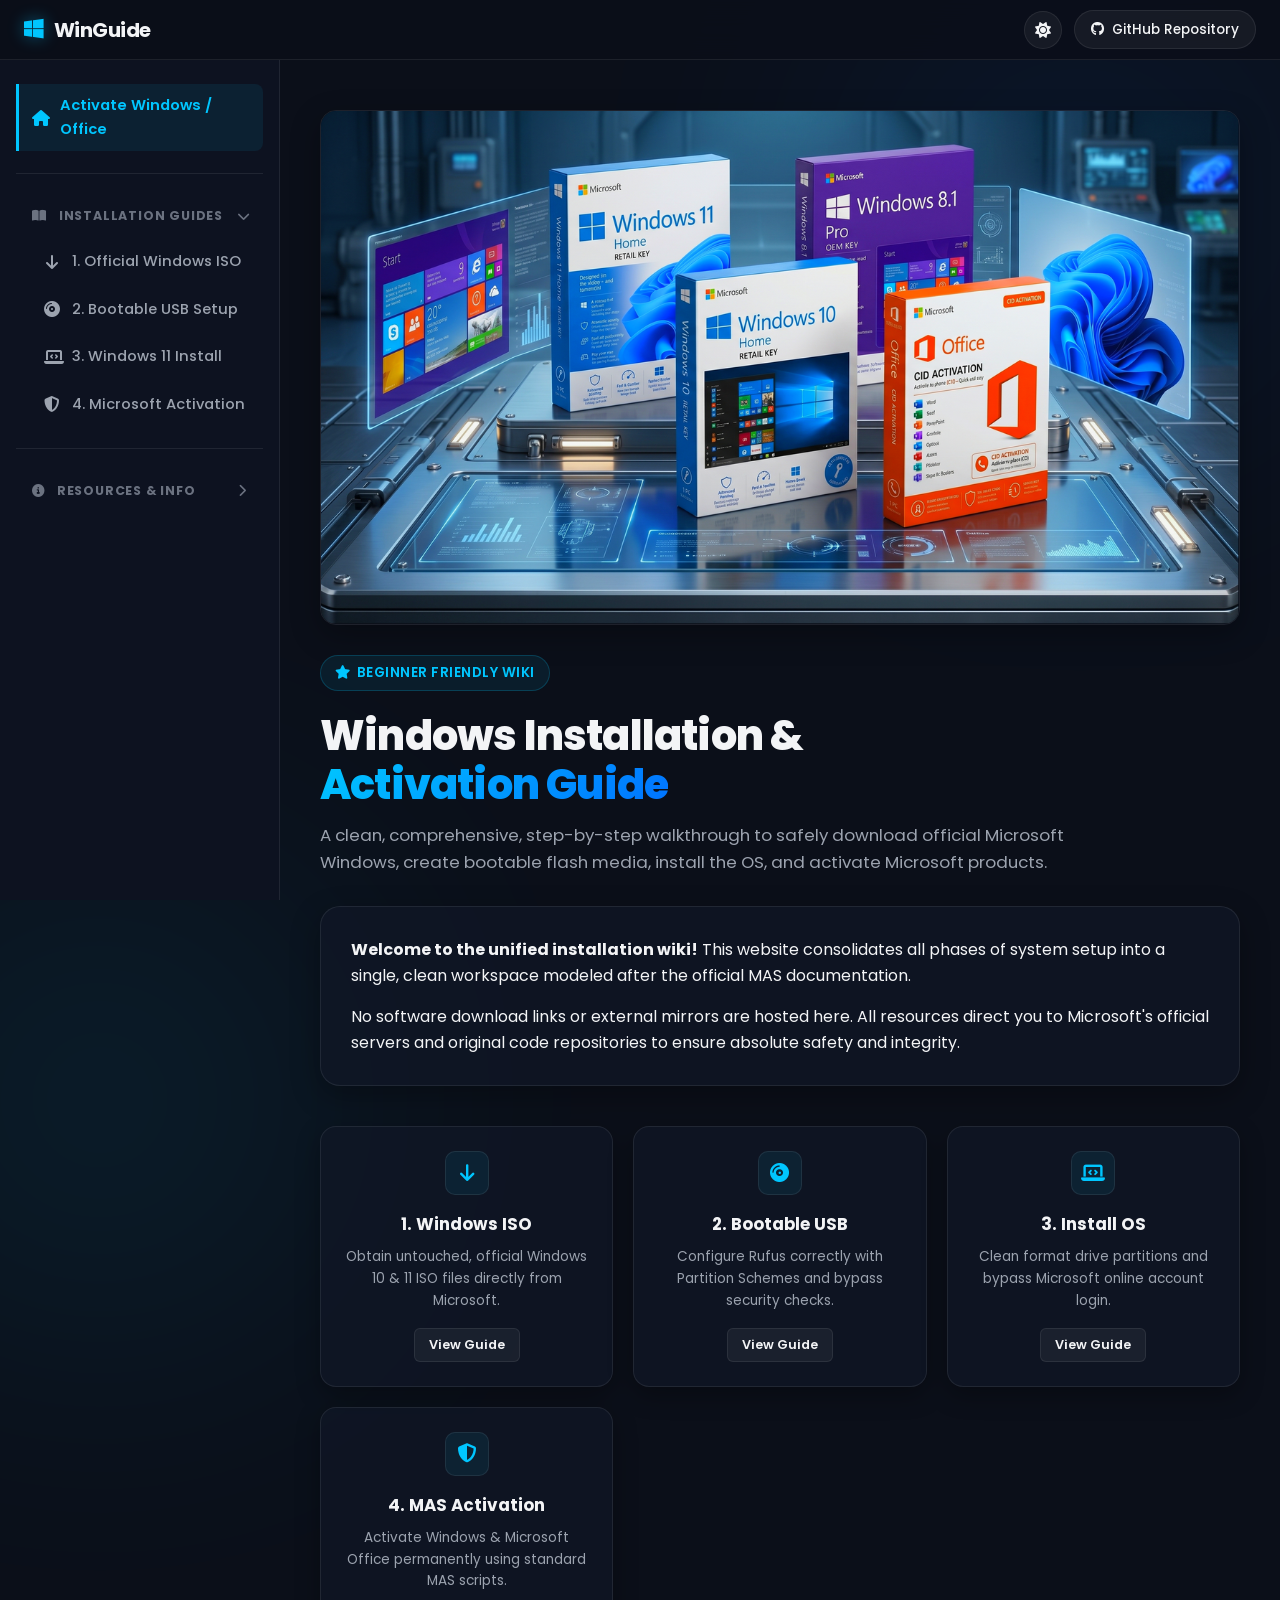
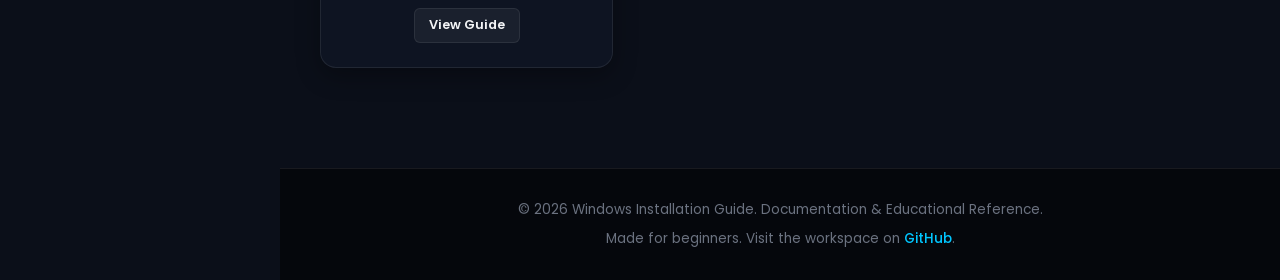
==== index.html @ 6439d191 "feat: combine installation guides into a unified dashboard wiki and add MAS Guide" ====
<!DOCTYPE html>
<html lang="en">
<head>
    <meta charset="UTF-8">
    <meta name="viewport" content="width=device-width, initial-scale=1.0">
    <title>Windows Installation & Activation Guide | Unified Wiki</title>
    <!-- Favicon -->
    <link rel="icon" type="image/svg+xml" href="data:image/svg+xml,%3Csvg xmlns='http://www.w3.org/2000/svg' viewBox='0 0 24 24'%3E%3Cpath fill='%230072ff' d='M12 2L2 5v6c0 5.5 4.5 10 10 11 5.5-1 10-5.5 10-11V5l-10-3z'/%3E%3Cpath fill='%2300c6ff' d='M10 15.5l-4-4 1.5-1.5L10 12.5l6.5-6.5 1.5 1.5-8 8z'/%3E%3C/svg%3E">
    <!-- Meta tags for SEO -->
    <meta name="description" content="A comprehensive, beginner-friendly step-by-step documentation guide to obtain official Windows ISOs, create bootable USB drives, install Windows 11, and perform MAS activation.">
    <meta name="keywords" content="Windows 11, Windows Installation, Rufus, Bootable USB, MAS, Activation Scripts, HWID, Ohook, KMS, Windows ISO">
    <meta name="author" content="Shariar-Ahamed">
    
    <!-- Google Fonts -->
    <link rel="preconnect" href="https://fonts.googleapis.com">
    <link rel="preconnect" href="https://fonts.gstatic.com" crossorigin>
    <link href="https://fonts.googleapis.com/css2?family=Poppins:wght@300;400;500;600;700;800&display=swap" rel="stylesheet">
    
    <!-- FontAwesome Icons -->
    <link rel="stylesheet" href="https://cdnjs.cloudflare.com/ajax/libs/font-awesome/6.4.0/css/all.min.css">
    
    <!-- Custom CSS -->
    <link rel="stylesheet" href="style.css">
</head>
<body>
    <!-- Background Glow Blobs -->
    <div class="glow-wrapper" aria-hidden="true">
        <div class="glow-blob blob-1"></div>
        <div class="glow-blob blob-2"></div>
    </div>

    <!-- Header Navigation -->
    <header class="main-header">
        <div class="header-container">
            <div class="header-left">
                <button class="menu-toggle-btn" onclick="toggleSidebar()" aria-label="Toggle Navigation Sidebar">
                    <i class="fas fa-bars"></i>
                </button>
                <a href="#home" class="logo-link">
                    <div class="logo">
                        <i class="fab fa-windows logo-icon"></i>
                        <span>WinGuide</span>
                    </div>
                </a>
            </div>
            <nav class="nav-links">
                <button class="theme-toggle-btn" id="theme-toggle" onclick="toggleTheme()" aria-label="Toggle theme">
                    <i class="fas fa-sun" id="theme-icon"></i>
                </button>
                <a href="https://github.com/Shariar-Ahamed/Windows-Installation-Guide" target="_blank" class="github-btn">
                    <i class="fab fa-github"></i> <span>GitHub Repository</span>
                </a>
            </nav>
        </div>
    </header>

    <!-- Mobile Sidebar Backdrop -->
    <div class="sidebar-backdrop" id="sidebar-backdrop" onclick="closeSidebar()" aria-hidden="true"></div>

    <!-- Left Navigation Sidebar -->
    <aside class="sidebar" id="sidebar">
        <ul class="sidebar-nav-list">
            <li class="sidebar-nav-item">
                <a href="#home" class="sidebar-nav-link active">
                    <i class="fas fa-home"></i> <span>Activate Windows / Office</span>
                </a>
            </li>
            
            <li class="sidebar-divider"></li>
            
            <!-- Category: Guides -->
            <li class="sidebar-nav-item category-item expanded">
                <div class="category-header" onclick="toggleCategory(this)">
                    <div class="category-header-left">
                        <i class="fas fa-book-open"></i> <span>Installation Guides</span>
                    </div>
                    <i class="fas fa-chevron-right category-caret" style="transform: rotate(90deg);"></i>
                </div>
                <ul class="category-content">
                    <li>
                        <a href="#iso" class="sidebar-nav-link">
                            <i class="fas fa-arrow-down"></i> <span>1. Official Windows ISO</span>
                        </a>
                    </li>
                    <li>
                        <a href="#usb" class="sidebar-nav-link">
                            <i class="fas fa-compact-disc"></i> <span>2. Bootable USB Setup</span>
                        </a>
                    </li>
                    <li>
                        <a href="#install" class="sidebar-nav-link">
                            <i class="fas fa-laptop-code"></i> <span>3. Windows 11 Install</span>
                        </a>
                    </li>
                    <li>
                        <a href="#activation" class="sidebar-nav-link">
                            <i class="fas fa-shield-alt"></i> <span>4. Microsoft Activation</span>
                        </a>
                    </li>
                </ul>
            </li>

            <li class="sidebar-divider"></li>
            
            <!-- Category: Support -->
            <li class="sidebar-nav-item category-item">
                <div class="category-header" onclick="toggleCategory(this)">
                    <div class="category-header-left">
                        <i class="fas fa-info-circle"></i> <span>Resources & Info</span>
                    </div>
                    <i class="fas fa-chevron-right category-caret"></i>
                </div>
                <ul class="category-content">
                    <li>
                        <a href="https://github.com/massgravel/Microsoft-Activation-Scripts" target="_blank" class="sidebar-nav-link">
                            <i class="fab fa-github"></i> <span>MAS GitHub</span>
                        </a>
                    </li>
                    <li>
                        <a href="https://github.com/Shariar-Ahamed" target="_blank" class="sidebar-nav-link">
                            <i class="fas fa-user-edit"></i> <span>Author Profile</span>
                        </a>
                    </li>
                </ul>
            </li>
        </ul>
    </aside>

    <!-- Main Content Panel -->
    <div class="main-wrapper">
        <main class="content-area" id="content-area">

            <!-- ==========================================================================
                 SECTION: HOME / WELCOME DASHBOARD
                 ========================================================================== -->
            <section id="home" class="content-section active">
                <div class="home-banner-wrapper" style="margin-bottom: 30px; border-radius: 16px; overflow: hidden; border: 1px solid var(--border-color); box-shadow: 0 10px 30px var(--shadow-card);">
                    <img src="01-Windows-ISO/Picture-1.png" alt="Windows Installation & Activation Banner" style="width: 100%; height: auto; display: block;">
                </div>
                <span class="badge"><i class="fas fa-star"></i> Beginner Friendly Wiki</span>
                <h1 class="page-title">Windows Installation & <br><span class="gradient-text">Activation Guide</span></h1>
                <p class="page-subtitle">
                    A clean, comprehensive, step-by-step walkthrough to safely download official Microsoft Windows, create bootable flash media, install the OS, and activate Microsoft products.
                </p>

                <div class="intro-banner">
                    <p><strong>Welcome to the unified installation wiki!</strong> This website consolidates all phases of system setup into a single, clean workspace modeled after the official MAS documentation.</p>
                    <p>No software download links or external mirrors are hosted here. All resources direct you to Microsoft's official servers and original code repositories to ensure absolute safety and integrity.</p>
                </div>

                <div class="welcome-grid">
                    <!-- Step 1 -->
                    <div class="welcome-card">
                        <div class="welcome-card-icon"><i class="fas fa-arrow-down"></i></div>
                        <h3>1. Windows ISO</h3>
                        <p>Obtain untouched, official Windows 10 & 11 ISO files directly from Microsoft.</p>
                        <a href="#iso" class="btn btn-secondary btn-sm">View Guide</a>
                    </div>
                    <!-- Step 2 -->
                    <div class="welcome-card">
                        <div class="welcome-card-icon"><i class="fas fa-compact-disc"></i></div>
                        <h3>2. Bootable USB</h3>
                        <p>Configure Rufus correctly with Partition Schemes and bypass security checks.</p>
                        <a href="#usb" class="btn btn-secondary btn-sm">View Guide</a>
                    </div>
                    <!-- Step 3 -->
                    <div class="welcome-card">
                        <div class="welcome-card-icon"><i class="fas fa-laptop-code"></i></div>
                        <h3>3. Install OS</h3>
                        <p>Clean format drive partitions and bypass Microsoft online account login.</p>
                        <a href="#install" class="btn btn-secondary btn-sm">View Guide</a>
                    </div>
                    <!-- Step 4 -->
                    <div class="welcome-card">
                        <div class="welcome-card-icon"><i class="fas fa-shield-alt"></i></div>
                        <h3>4. MAS Activation</h3>
                        <p>Activate Windows & Microsoft Office permanently using standard MAS scripts.</p>
                        <a href="#activation" class="btn btn-secondary btn-sm">View Guide</a>
                    </div>
                </div>
            </section>

            <!-- ==========================================================================
                 SECTION: WINDOWS ISO DOWNLOAD GUIDE
                 ========================================================================== -->
            <section id="iso" class="content-section">
                <span class="badge"><i class="fas fa-arrow-down"></i> Step 1 of Guide</span>
                <h1 class="page-title">Official Windows ISO <br><span class="gradient-text">Download Guide</span></h1>
                <p class="page-subtitle">A step-by-step walkthrough to safely obtain untouched Windows 10 and Windows 11 ISO files directly from Microsoft's servers.</p>

                <!-- OS Switcher Tab -->
                <div class="os-switcher-card">
                    <div class="os-switcher-info">
                        <h3>Select Windows Version</h3>
                        <p>Toggle to see download instructions for Windows 10 or Windows 11.</p>
                    </div>
                    <div class="tabs-container">
                        <button class="tab-btn active iso-tab" id="iso-tab-win10" onclick="switchOS('iso', 'win10')">Windows 10</button>
                        <button class="tab-btn iso-tab" id="iso-tab-win11" onclick="switchOS('iso', 'win11')">Windows 11</button>
                    </div>
                </div>

                <!-- Windows 10 Content -->
                <div id="iso-win10-content">
                    <!-- Windows 10 Download Banner -->
                    <div class="download-banner">
                        <span class="banner-title"><i class="fab fa-windows"></i> Download Official Windows 10 Media Creation Tool</span>
                        <a href="https://www.microsoft.com/en-us/software-download/windows10" target="_blank" class="btn btn-primary btn-sm"><i class="fas fa-download"></i> Official Microsoft Download Page</a>
                    </div>

                    <div class="steps-timeline">
                        <!-- Step 1 -->
                        <div class="step-card">
                            <div class="step-badge">Step 1</div>
                            <div class="step-content">
                                <h3 class="step-title">Create Windows 10 Installation Media Download</h3>
                                <p class="step-text">To get started, you will first need to have a license to install Windows 10. You can then download and run the media creation tool. For more information on how to use the tool, see the instructions below.</p>
                                <div class="window-mock">
                                    <div class="window-header">
                                        <span class="dot dot-red"></span>
                                        <span class="dot dot-yellow"></span>
                                        <span class="dot dot-green"></span>
                                        <span class="window-title-text">Microsoft Download Portal</span>
                                    </div>
                                    <div class="window-body">
                                        <img src="https://i.postimg.cc/jdy6XFL5/image.png" alt="Create Windows 10 installation media download option" class="step-image" loading="lazy">
                                    </div>
                                </div>
                            </div>
                        </div>

                        <!-- Step 2 -->
                        <div class="step-card">
                            <div class="step-badge">Step 2</div>
                            <div class="step-content">
                                <h3 class="step-title">Run MediaCreationTool as Administrator</h3>
                                <p class="step-text">Go to the folder where your downloaded file is located, right-click, and run the <strong>MediaCreationTool</strong> executable. If the <strong>User Account Control (UAC)</strong> window appears, click <strong>"Yes"</strong> to allow the tool to start.</p>
                                <div class="window-mock">
                                    <div class="window-header">
                                        <span class="dot dot-red"></span>
                                        <span class="dot dot-yellow"></span>
                                        <span class="dot dot-green"></span>
                                        <span class="window-title-text">Media Creation Tool Launcher</span>
                                    </div>
                                    <div class="window-body">
                                        <img src="https://i.postimg.cc/xTmRYmpc/Screenshot-2026-05-22-070928.png" alt="Run MediaCreationTool as administrator" class="step-image" loading="lazy">
                                    </div>
                                </div>
                            </div>
                        </div>

                        <!-- Step 3 -->
                        <div class="step-card">
                            <div class="step-badge">Step 3</div>
                            <div class="step-content">
                                <h3 class="step-title">Accept License Terms</h3>
                                <p class="step-text">The wizard will load the setup configurations. Carefully read the applicable notices and license terms, then click <strong>"Accept"</strong> to proceed.</p>
                                <div class="window-mock">
                                    <div class="window-header">
                                        <span class="dot dot-red"></span>
                                        <span class="dot dot-yellow"></span>
                                        <span class="dot dot-green"></span>
                                        <span class="window-title-text">Windows 10 Setup - License Terms</span>
                                    </div>
                                    <div class="window-body">
                                        <img src="https://i.postimg.cc/2jJcr202/Iso-1.png" alt="Applicable notices and license terms" class="step-image" loading="lazy">
                                    </div>
                                </div>
                            </div>
                        </div>

                        <!-- Step 4 -->
                        <div class="step-card">
                            <div class="step-badge">Step 4</div>
                            <div class="step-content">
                                <h3 class="step-title">Choose What You Want to Do</h3>
                                <p class="step-text">Select the option <strong>"Create installation media (USB flash drive, DVD, or ISO file) for another PC"</strong>. Do NOT choose "Upgrade this PC now" if you want a clean ISO file for bootable media. Click <strong>"Next"</strong>.</p>
                                <div class="window-mock">
                                    <div class="window-header">
                                        <span class="dot dot-red"></span>
                                        <span class="dot dot-yellow"></span>
                                        <span class="dot dot-green"></span>
                                        <span class="window-title-text">Windows 10 Setup - Options</span>
                                    </div>
                                    <div class="window-body">
                                        <img src="https://i.postimg.cc/BvVYbpqG/Iso-2.png" alt="Create installation media for another PC" class="step-image" loading="lazy">
                                    </div>
                                </div>
                            </div>
                        </div>

                        <!-- Step 5 -->
                        <div class="step-card">
                            <div class="step-badge">Step 5</div>
                            <div class="step-content">
                                <h3 class="step-title">Select Language, Architecture & Edition</h3>
                                <p class="step-text">Choose your preferred <strong>Language</strong>, <strong>Windows Edition</strong>, and <strong>Architecture</strong> (usually 64-bit (x64) is highly recommended for modern computers). After confirming, click <strong>"Next"</strong>.</p>
                                <div class="window-mock">
                                    <div class="window-header">
                                        <span class="dot dot-red"></span>
                                        <span class="dot dot-yellow"></span>
                                        <span class="dot dot-green"></span>
                                        <span class="window-title-text">Windows 10 Setup - Language & Architecture</span>
                                    </div>
                                    <div class="window-body">
                                        <img src="https://i.postimg.cc/7L0GJY4b/Iso-3.png" alt="Select language architecture and edition" class="step-image" loading="lazy">
                                    </div>
                                </div>
                            </div>
                        </div>

                        <!-- Step 6 -->
                        <div class="step-card">
                            <div class="step-badge">Step 6</div>
                            <div class="step-content">
                                <h3 class="step-title">Choose Which Media to Use</h3>
                                <p class="step-text">Choose <strong>"ISO file"</strong> as your media option and click <strong>"Next"</strong>. This downloads the official file containing the operating system, which you can burn to a USB later using Rufus or Ventoy.</p>
                                <div class="step-alert warning">
                                    <i class="fas fa-exclamation-triangle"></i>
                                    <span>Note: If you were creating a direct bootable USB via this tool, it would erase the USB data. But by choosing "ISO file", nothing is erased on your storage devices yet.</span>
                                </div>
                                <div class="window-mock">
                                    <div class="window-header">
                                        <span class="dot dot-red"></span>
                                        <span class="dot dot-yellow"></span>
                                        <span class="dot dot-green"></span>
                                        <span class="window-title-text">Windows 10 Setup - Select Media</span>
                                    </div>
                                    <div class="window-body">
                                        <img src="https://i.postimg.cc/Hs8pkvHR/Iso-4.png" alt="Choose ISO file" class="step-image" loading="lazy">
                                    </div>
                                </div>
                            </div>
                        </div>

                        <!-- Step 7 -->
                        <div class="step-card">
                            <div class="step-badge">Step 7</div>
                            <div class="step-content">
                                <h3 class="step-title">Choose Download Folder</h3>
                                <p class="step-text">A file explorer window will open. Select the folder (e.g. Downloads or Desktop) where you wish to save the Windows 10 ISO image, name the file, and click <strong>"Save"</strong>.</p>
                                <div class="window-mock">
                                    <div class="window-header">
                                        <span class="dot dot-red"></span>
                                        <span class="dot dot-yellow"></span>
                                        <span class="dot dot-green"></span>
                                        <span class="window-title-text">Windows 10 Setup - Save Path</span>
                                    </div>
                                    <div class="window-body">
                                        <img src="https://i.postimg.cc/Dy82zqtx/Iso-5.png" alt="Select ISO download folder" class="step-image" loading="lazy">
                                    </div>
                                </div>
                            </div>
                        </div>

                        <!-- Step 8 -->
                        <div class="step-card">
                            <div class="step-badge">Step 8</div>
                            <div class="step-content">
                                <h3 class="step-title">Downloading Windows ISO File</h3>
                                <p class="step-text">The tool will begin downloading the Windows 10 ISO file. This process may take some time depending on your internet connection speed. You can continue using your PC while the download runs in the background.</p>
                                <div class="window-mock">
                                    <div class="window-header">
                                        <span class="dot dot-red"></span>
                                        <span class="dot dot-yellow"></span>
                                        <span class="dot dot-green"></span>
                                        <span class="window-title-text">Windows 10 Setup - Download Progress</span>
                                    </div>
                                    <div class="window-body">
                                        <img src="https://i.postimg.cc/Qd7ShySs/Iso-6.png" alt="Downloading Windows 10 ISO" class="step-image" loading="lazy">
                                    </div>
                                </div>
                            </div>
                        </div>

                        <!-- Step 9 -->
                        <div class="step-card">
                            <div class="step-badge">Step 9</div>
                            <div class="step-content">
                                <h3 class="step-title">Finish the Process</h3>
                                <p class="step-text">Once the download is finished and the tool verifies the files, click <strong>"Finish"</strong> to close the Media Creation Tool safely.</p>
                                <div class="window-mock">
                                    <div class="window-header">
                                        <span class="dot dot-red"></span>
                                        <span class="dot dot-yellow"></span>
                                        <span class="dot dot-green"></span>
                                        <span class="window-title-text">Windows 10 Setup - Verification Complete</span>
                                    </div>
                                    <div class="window-body">
                                        <img src="https://i.postimg.cc/xTpTns8x/Iso-7.png" alt="Completed ISO file download" class="step-image" loading="lazy">
                                    </div>
                                </div>
                            </div>
                        </div>

                        <!-- Step 10 -->
                        <div class="step-card">
                            <div class="step-badge">Step 10</div>
                            <div class="step-content">
                                <h3 class="step-title">Verify ISO File Download</h3>
                                <p class="step-text">Open the target directory to verify that the <strong>Windows.iso</strong> file has been created successfully. Verify the size of the file (typically between 4GB and 6GB).</p>
                                <div class="window-mock">
                                    <div class="window-header">
                                        <span class="dot dot-red"></span>
                                        <span class="dot dot-yellow"></span>
                                        <span class="dot dot-green"></span>
                                        <span class="window-title-text">File Explorer - ISO Verified</span>
                                    </div>
                                    <div class="window-body">
                                        <img src="https://i.postimg.cc/3x26nRsk/Iso-8.png" alt="ISO file downloaded successfully" class="step-image" loading="lazy">
                                    </div>
                                </div>
                            </div>
                        </div>
                    </div>
                </div>

                <!-- Windows 11 Content -->
                <div id="iso-win11-content" style="display: none;">
                    <!-- Windows 11 Download Banner -->
                    <div class="download-banner">
                        <span class="banner-title"><i class="fab fa-windows" style="color: #0078d4;"></i> Download Windows 11 Disk Image (ISO) Directly</span>
                        <a href="https://www.microsoft.com/en-us/software-download/windows11" target="_blank" class="btn btn-primary btn-sm win11-bg"><i class="fas fa-download"></i> Official Microsoft Download Page</a>
                    </div>

                    <div class="steps-timeline">
                        <!-- Step 1 -->
                        <div class="step-card">
                            <div class="step-badge">Step 1</div>
                            <div class="step-content">
                                <h3 class="step-title">Select Windows 11 Multi-Edition ISO</h3>
                                <p class="step-text">On the Microsoft Windows 11 download page, scroll down to the section titled <strong>"Download Windows 11 Disk Image (ISO) for x64 Devices"</strong>. In the dropdown menu, select <strong>"Windows 11 (multi-edition ISO for x64 devices)"</strong>, then click <strong>"Download Now"</strong>.</p>
                                <div class="window-mock">
                                    <div class="window-header">
                                        <span class="dot dot-red"></span>
                                        <span class="dot dot-yellow"></span>
                                        <span class="dot dot-green"></span>
                                        <span class="window-title-text">Microsoft Edge - Choose Windows 11 ISO</span>
                                    </div>
                                    <div class="window-body">
                                        <img src="https://i.postimg.cc/kgSyJCBz/win-11-1.png" alt="Select Windows 11 and Confirm" class="step-image" loading="lazy">
                                    </div>
                                </div>
                            </div>
                        </div>

                        <!-- Step 2 -->
                        <div class="step-card">
                            <div class="step-badge">Step 2</div>
                            <div class="step-content">
                                <h3 class="step-title">Select Product Language</h3>
                                <p class="step-text">A new section will appear asking to select the product language. Choose your preferred language (e.g., <strong>English (United States)</strong> or <strong>English International</strong>) and click <strong>"Confirm"</strong>.</p>
                                <div class="window-mock">
                                    <div class="window-header">
                                        <span class="dot dot-red"></span>
                                        <span class="dot dot-yellow"></span>
                                        <span class="dot dot-green"></span>
                                        <span class="window-title-text">Microsoft Edge - Language Selection</span>
                                    </div>
                                    <div class="window-body">
                                        <img src="https://i.postimg.cc/kgNtYgVb/win-11-2.png" alt="Select Windows 11 product language" class="step-image" loading="lazy">
                                    </div>
                                </div>
                            </div>
                        </div>

                        <!-- Step 3 -->
                        <div class="step-card">
                            <div class="step-badge">Step 3</div>
                            <div class="step-content">
                                <h3 class="step-title">Download Windows 11 ISO File</h3>
                                <p class="step-text">A download link will be generated (valid for 24 hours). Click on the <strong>"64-bit Download"</strong> button to start downloading the Windows 11 ISO image file directly through your web browser.</p>
                                <div class="window-mock">
                                    <div class="window-header">
                                        <span class="dot dot-red"></span>
                                        <span class="dot dot-yellow"></span>
                                        <span class="dot dot-green"></span>
                                        <span class="window-title-text">Microsoft Edge - Direct Download Button</span>
                                    </div>
                                    <div class="window-body">
                                        <img src="https://i.postimg.cc/59Z3Zj0M/win-11-3.png" alt="64-bit Download Windows 11 ISO file" class="step-image" loading="lazy">
                                    </div>
                                </div>
                            </div>
                        </div>

                        <!-- Step 4 -->
                        <div class="step-card">
                            <div class="step-badge">Step 4</div>
                            <div class="step-content">
                                <h3 class="step-title">Verify Downloaded ISO File</h3>
                                <p class="step-text">Monitor your browser's download manager. Once finished, navigate to your download directory and verify the ISO file. It will typically be named similarly to <code>Win11_English_x64.iso</code> and have a size of around 5GB to 6.5GB.</p>
                                <div class="window-mock">
                                    <div class="window-header">
                                        <span class="dot dot-red"></span>
                                        <span class="dot dot-yellow"></span>
                                        <span class="dot dot-green"></span>
                                        <span class="window-title-text">Browser Downloads History</span>
                                    </div>
                                    <div class="window-body">
                                        <img src="https://i.postimg.cc/tTV24RhD/win-11-4.png" alt="Verify Windows 11 ISO download" class="step-image" loading="lazy">
                                    </div>
                                </div>
                            </div>
                        </div>
                    </div>
                </div>

                <!-- Success Footer Card -->
                <div class="success-footer-card">
                    <i class="fas fa-check-circle success-icon" style="color: #10b981;"></i>
                    <h3>ISO Download Complete!</h3>
                    <p>Now that you have successfully downloaded the untouched Windows ISO file, proceed to the next step to create a bootable USB drive.</p>
                    <a href="#usb" class="btn btn-primary btn-next-step">Proceed to USB Setup <i class="fas fa-arrow-right"></i></a>
                </div>
            </section>

            <!-- ==========================================================================
                 SECTION: RUFUS BOOTABLE USB SETUP GUIDE
                 ========================================================================== -->
            <section id="usb" class="content-section">
                <span class="badge"><i class="fas fa-compact-disc"></i> Step 2 of Guide</span>
                <h1 class="page-title">Bootable USB Setup <br><span class="gradient-text">(Rufus Guide)</span></h1>
                <p class="page-subtitle">A step-by-step walkthrough to flash your Windows ISO onto a USB drive and bypass installation hardware checks.</p>

                <!-- Rufus Download Banner -->
                <div class="download-banner">
                    <span class="banner-title"><i class="fas fa-file-download"></i> Download Official Rufus Flashing Utility (Latest Version)</span>
                    <a href="https://rufus.ie/en/" target="_blank" class="btn btn-primary btn-sm"><i class="fas fa-download"></i> Official Rufus Website</a>
                </div>

                <!-- OS Switcher Tab -->
                <div class="os-switcher-card">
                    <div class="os-switcher-info">
                        <h3>Select Target Windows OS</h3>
                        <p>Configure settings for Windows 10 or Windows 11.</p>
                    </div>
                    <div class="tabs-container">
                        <button class="tab-btn active rufus-tab" id="rufus-tab-win10" onclick="switchOS('rufus', 'win10')">Windows 10</button>
                        <button class="tab-btn rufus-tab" id="rufus-tab-win11" onclick="switchOS('rufus', 'win11')">Windows 11</button>
                    </div>
                </div>

                <!-- Rufus Timeline -->
                <div class="steps-timeline">
                    <!-- Step 1 -->
                    <div class="step-card">
                        <div class="step-badge">Step 1</div>
                        <div class="step-content">
                            <h3 class="step-title">Open Rufus Application</h3>
                            <p class="step-text">Go to the directory where your downloaded <strong>Rufus</strong> utility is located, and double-click to launch it. If the UAC popup appears, click <strong>"Yes"</strong> to allow it to run.</p>
                            <div class="window-mock">
                                <div class="window-header">
                                    <span class="dot dot-red"></span>
                                    <span class="dot dot-yellow"></span>
                                    <span class="dot dot-green"></span>
                                    <span class="window-title-text">Rufus Launcher</span>
                                </div>
                                <div class="window-body">
                                    <img src="https://i.postimg.cc/B6zKV2kT/Rufus-2.png" alt="Launch Rufus Application" class="step-image" loading="lazy">
                                </div>
                            </div>
                        </div>
                    </div>

                    <!-- Step 2 -->
                    <div class="step-card">
                        <div class="step-badge">Step 2</div>
                        <div class="step-content">
                            <h3 class="step-title">Insert and Detect USB Flash Drive</h3>
                            <p class="step-text">Insert your USB flash drive (minimum 8 GB capacity) into a USB port on your PC or laptop. Rufus will automatically detect and list the drive under the <strong>"Device"</strong> field.</p>
                            <div class="window-mock">
                                <div class="window-header">
                                    <span class="dot dot-red"></span>
                                    <span class="dot dot-yellow"></span>
                                    <span class="dot dot-green"></span>
                                    <span class="window-title-text">Rufus - Device Selection</span>
                                </div>
                                <div class="window-body">
                                    <img src="https://i.postimg.cc/Wbz24QDp/Rufus-3.png" alt="USB Device detected" class="step-image" loading="lazy">
                                </div>
                            </div>
                        </div>
                    </div>

                    <!-- Step 3 -->
                    <div class="step-card">
                        <div class="step-badge">Step 3</div>
                        <div class="step-content">
                            <h3 class="step-title">Configure Rufus Settings</h3>
                            <p class="step-text">Select <strong>"Disk or ISO image"</strong> under Boot selection, click the <strong>"SELECT"</strong> button, and choose your downloaded Windows ISO file. Select <strong>GPT</strong> (UEFI standard) as the Partition scheme. Leave other settings at default and click <strong>"START"</strong>.</p>
                            <div class="window-mock">
                                <div class="window-header">
                                    <span class="dot dot-red"></span>
                                    <span class="dot dot-yellow"></span>
                                    <span class="dot dot-green"></span>
                                    <span class="window-title-text">Rufus - Setup Configuration</span>
                                </div>
                                <div class="window-body">
                                    <img src="https://i.postimg.cc/7hZMdgxL/Rufus-4.png" alt="Configure Rufus Settings" class="step-image" loading="lazy">
                                </div>
                            </div>
                        </div>
                    </div>

                    <!-- Step 4 (Dynamic content) -->
                    <div class="step-card">
                        <div class="step-badge">Step 4</div>
                        <div class="step-content">
                            <h3 class="step-title">Windows Customization Settings</h3>
                            <p class="step-text" id="rufus-step4-description">
                                Windows 10 customization dialog appears. Select <strong>"Create a local account with username"</strong> and configure it if needed. Then click <strong>"OK"</strong>.
                            </p>
                            <div class="window-mock">
                                <div class="window-header">
                                    <span class="dot dot-red"></span>
                                    <span class="dot dot-yellow"></span>
                                    <span class="dot dot-green"></span>
                                    <span class="window-title-text">Rufus - Windows User Customization</span>
                                </div>
                                <div class="window-body">
                                    <img id="rufus-step4-img" src="https://i.postimg.cc/cHv01z1b/Rufus-5.png" alt="Windows Customization Dialog" class="step-image">
                                </div>
                            </div>
                        </div>
                    </div>

                    <!-- Step 5 (Warning card) -->
                    <div class="step-card">
                        <div class="step-badge" style="border-color: var(--warning-yellow); color: var(--warning-yellow);"><i class="fas fa-exclamation-triangle"></i></div>
                        <div class="step-content">
                            <h3 class="step-title" style="color: var(--warning-yellow);">USB Drive Data Erasure Warning</h3>
                            <div class="step-alert warning">
                                <i class="fas fa-exclamation-triangle"></i>
                                <span><strong>WARNING:</strong> Formatting will permanently destroy all existing files stored on the USB drive. Back up your files before clicking OK.</span>
                            </div>
                            <p class="step-text">Confirm the format warning by clicking <strong>"OK"</strong> to begin writing files.</p>
                            <div class="window-mock">
                                <div class="window-header">
                                    <span class="dot dot-red"></span>
                                    <span class="dot dot-yellow"></span>
                                    <span class="dot dot-green"></span>
                                    <span class="window-title-text">Rufus - Formatting Warning Dialog</span>
                                </div>
                                <div class="window-body">
                                    <img src="https://i.postimg.cc/X7GG12fJ/Rufus-6.png" alt="USB Format Warning Rufus" class="step-image" loading="lazy">
                                </div>
                            </div>
                        </div>
                    </div>

                    <!-- Step 5 (Copying files) -->
                    <div class="step-card">
                        <div class="step-badge">Step 5</div>
                        <div class="step-content">
                            <h3 class="step-title">Creating the Bootable USB Drive</h3>
                            <p class="step-text">Rufus will format the drive and start writing the Windows files to the USB. The green progress bar at the bottom will track the process status. Do not unplug the USB drive.</p>
                            <div class="window-mock">
                                <div class="window-header">
                                    <span class="dot dot-red"></span>
                                    <span class="dot dot-yellow"></span>
                                    <span class="dot dot-green"></span>
                                    <span class="window-title-text">Rufus - Copying Files</span>
                                </div>
                                <div class="window-body">
                                    <img src="https://i.postimg.cc/SxGMcnLQ/Rufus-7.png" alt="Copying Files to USB" class="step-image" loading="lazy">
                                </div>
                            </div>
                        </div>
                    </div>

                    <!-- Step 6 (Dynamic content) -->
                    <div class="step-card">
                        <div class="step-badge">Step 6</div>
                        <div class="step-content">
                            <h3 class="step-title" id="rufus-step6-title">Step 6 — Bootable USB Complete</h3>
                            <p class="step-text">Wait for the progress bar to reach 100%. Once the state changes to **READY**, your bootable USB is ready. Click **Close**.</p>
                            <div class="window-mock">
                                <div class="window-header">
                                    <span class="dot dot-red"></span>
                                    <span class="dot dot-yellow"></span>
                                    <span class="dot dot-green"></span>
                                    <span class="window-title-text">Rufus - Flash Process Complete</span>
                                </div>
                                <div class="window-body">
                                    <img id="rufus-step6-img" src="https://i.postimg.cc/4xYD9cRH/Rufus-8.png" alt="Rufus Completed ready" class="step-image">
                                </div>
                            </div>
                        </div>
                    </div>
                </div>

                <!-- Success Footer Card -->
                <div class="success-footer-card">
                    <i class="fas fa-check-circle success-icon" style="color: #10b981;"></i>
                    <h3>Bootable USB Media Created!</h3>
                    <p>Now that your bootable USB installer is prepared and customized, proceed to the installation guide to load Windows on your PC.</p>
                    <a href="#install" class="btn btn-primary btn-next-step">Proceed to Windows Installation <i class="fas fa-arrow-right"></i></a>
                </div>
            </section>

            <!-- ==========================================================================
                 SECTION: WINDOWS 11 INSTALLATION GUIDE
                 ========================================================================== -->
            <section id="install" class="content-section">
                <span class="badge"><i class="fas fa-laptop-code"></i> Step 3 of Guide</span>
                <h1 class="page-title">Windows 11 <br><span class="gradient-text">Installation Guide</span></h1>
                <p class="page-subtitle">A detailed 24-step walkthrough to boot from your USB media, partition storage disks, and complete Windows 11 setup.</p>

                <div class="steps-timeline">
                    <!-- Step 1 -->
                    <div class="step-card">
                        <div class="step-badge">Step 1</div>
                        <div class="step-content">
                            <h3 class="step-title">Open Motherboard Boot Menu</h3>
                            <p class="step-text">
                                Restart your PC and tap your motherboard's boot key continuously (e.g., **F12** on Gigabyte motherboard).
                                <br>
                                💡 <small>Search Google for your device model if you do not know its boot menu key.</small>
                            </p>
                            <div class="window-mock">
                                <div class="window-header"><span class="dot dot-red"></span><span class="dot dot-yellow"></span><span class="dot dot-green"></span><span class="window-title-text">Boot Menu Key</span></div>
                                <div class="window-body"><img src="https://i.postimg.cc/5yyH7Bxd/IMG-20260524-092448.png" alt="Open boot menu" class="step-image" loading="lazy"></div>
                            </div>
                        </div>
                    </div>

                    <!-- Step 2 -->
                    <div class="step-card">
                        <div class="step-badge">Step 2</div>
                        <div class="step-content">
                            <h3 class="step-title">Select Boot Device</h3>
                            <p class="step-text">Choose your bootable USB flash drive from the list. E.g., **UEFI: USB3.0 FLASH DRIVE PMAP, Partition 1**.</p>
                            <div class="window-mock">
                                <div class="window-header"><span class="dot dot-red"></span><span class="dot dot-yellow"></span><span class="dot dot-green"></span><span class="window-title-text">Select USB Device</span></div>
                                <div class="window-body"><img src="https://i.postimg.cc/05cW3LV7/IMG-20260519-090109.png" alt="Select USB device" class="step-image" loading="lazy"></div>
                            </div>
                            <div class="window-mock">
                                <div class="window-header"><span class="dot dot-red"></span><span class="dot dot-yellow"></span><span class="dot dot-green"></span><span class="window-title-text">Select USB Device Alt</span></div>
                                <div class="window-body"><img src="https://i.postimg.cc/htKy4JZf/IMG-20260524-074822.png" alt="Select USB device alt" class="step-image" loading="lazy"></div>
                            </div>
                        </div>
                    </div>

                    <!-- Step 3 -->
                    <div class="step-card">
                        <div class="step-badge">Step 3</div>
                        <div class="step-content">
                            <h3 class="step-title">Select Language Settings</h3>
                            <p class="step-text">Choose your language and regional parameters (English US is recommended). Click <strong>"Next"</strong>.</p>
                            <div class="window-mock">
                                <div class="window-header"><span class="dot dot-red"></span><span class="dot dot-yellow"></span><span class="dot dot-green"></span><span class="window-title-text">Language Settings</span></div>
                                <div class="window-body"><img src="https://i.postimg.cc/kMVLLtLF/IMG-20260524-074430.png" alt="Language settings" class="step-image" loading="lazy"></div>
                            </div>
                        </div>
                    </div>

                    <!-- Step 4 -->
                    <div class="step-card">
                        <div class="step-badge">Step 4</div>
                        <div class="step-content">
                            <h3 class="step-title">Select Keyboard Settings</h3>
                            <p class="step-text">Choose your input layout (US layout). Click <strong>"Next"</strong>.</p>
                            <div class="window-mock">
                                <div class="window-header"><span class="dot dot-red"></span><span class="dot dot-yellow"></span><span class="dot dot-green"></span><span class="window-title-text">Keyboard Setup</span></div>
                                <div class="window-body"><img src="https://i.postimg.cc/rw6Tf9mm/IMG-20260524-080311.png" alt="Keyboard setup" class="step-image" loading="lazy"></div>
                            </div>
                        </div>
                    </div>

                    <!-- Step 5 -->
                    <div class="step-card">
                        <div class="step-badge">Step 5</div>
                        <div class="step-content">
                            <h3 class="step-title">Select Setup Option</h3>
                            <p class="step-text">Select **"Install Windows 11"** and consent to files deletion. Click <strong>"Next"</strong>.</p>
                            <div class="window-mock">
                                <div class="window-header"><span class="dot dot-red"></span><span class="dot dot-yellow"></span><span class="dot dot-green"></span><span class="window-title-text">Install Consent</span></div>
                                <div class="window-body"><img src="https://i.postimg.cc/9FbS7t7v/IMG-20260524-081346.png" alt="Install consent" class="step-image" loading="lazy"></div>
                            </div>
                        </div>
                    </div>

                    <!-- Step 6 -->
                    <div class="step-card">
                        <div class="step-badge">Step 6</div>
                        <div class="step-content">
                            <h3 class="step-title">Product Key Verification</h3>
                            <p class="step-text">Enter key or click **"I don't have a product key"** to proceed. Click <strong>"Next"</strong>.</p>
                            <div class="window-mock">
                                <div class="window-header"><span class="dot dot-red"></span><span class="dot dot-yellow"></span><span class="dot dot-green"></span><span class="window-title-text">Product Key Setup</span></div>
                                <div class="window-body"><img src="https://i.postimg.cc/DfHmKLZt/IMG-20260524-082414.png" alt="Product key" class="step-image" loading="lazy"></div>
                            </div>
                        </div>
                    </div>

                    <!-- Step 7 -->
                    <div class="step-card">
                        <div class="step-badge">Step 7</div>
                        <div class="step-content">
                            <h3 class="step-title">Select Windows Edition</h3>
                            <p class="step-text">Choose the Windows edition (e.g. **Windows 11 Pro**). Click <strong>"Next"</strong>.</p>
                            <div class="window-mock">
                                <div class="window-header"><span class="dot dot-red"></span><span class="dot dot-yellow"></span><span class="dot dot-green"></span><span class="window-title-text">Edition Selection</span></div>
                                <div class="window-body"><img src="https://i.postimg.cc/3JZR0611/IMG-20260524-083120.png" alt="Select Edition" class="step-image" loading="lazy"></div>
                            </div>
                        </div>
                    </div>

                    <!-- Step 8 -->
                    <div class="step-card">
                        <div class="step-badge">Step 8</div>
                        <div class="step-content">
                            <h3 class="step-title">Accept License Terms</h3>
                            <p class="step-text">Read licensing terms and check **Accept**. Click <strong>"Next"</strong>.</p>
                            <div class="window-mock">
                                <div class="window-header"><span class="dot dot-red"></span><span class="dot dot-yellow"></span><span class="dot dot-green"></span><span class="window-title-text">License Agreement</span></div>
                                <div class="window-body"><img src="https://i.postimg.cc/RCspCV5d/IMG-20260524-084251.png" alt="Accept License" class="step-image" loading="lazy"></div>
                            </div>
                        </div>
                    </div>

                    <!-- Step 9 -->
                    <div class="step-card">
                        <div class="step-badge">Step 9</div>
                        <div class="step-content">
                            <h3 class="step-title">Format Storage & Select Partition</h3>
                            <p class="step-text">Set up partition drives for installation.</p>
                            
                            <!-- Sub 1 -->
                            <div class="sub-step-wrapper">
                                <h4 class="sub-step-title"><i class="fas fa-arrow-circle-right"></i> 1. Select Primary Partition</h4>
                                <div class="window-mock">
                                    <div class="window-header"><span class="dot dot-red"></span><span class="dot dot-yellow"></span><span class="dot dot-green"></span><span class="window-title-text">Select Partition</span></div>
                                    <div class="window-body"><img src="https://i.postimg.cc/fy8LYJXf/IMG-20260524-091130.png" alt="Select partition" class="step-image" loading="lazy"></div>
                                </div>
                            </div>
                            
                            <!-- Sub 2 -->
                            <div class="sub-step-wrapper">
                                <h4 class="sub-step-title"><i class="fas fa-arrow-circle-right"></i> 2. Format the Partition</h4>
                                <div class="window-mock">
                                    <div class="window-header"><span class="dot dot-red"></span><span class="dot dot-yellow"></span><span class="dot dot-green"></span><span class="window-title-text">Format Tool</span></div>
                                    <div class="window-body"><img src="https://i.postimg.cc/xdLF8HDR/IMG-20260524-093258.png" alt="Format partition" class="step-image" loading="lazy"></div>
                                </div>
                            </div>
                            
                            <!-- Sub 3 -->
                            <div class="sub-step-wrapper">
                                <h4 class="sub-step-title"><i class="fas fa-arrow-circle-right"></i> 3. Select Partition Again & Continue</h4>
                                <div class="window-mock">
                                    <div class="window-header"><span class="dot dot-red"></span><span class="dot dot-yellow"></span><span class="dot dot-green"></span><span class="window-title-text">Continue Setup</span></div>
                                    <div class="window-body"><img src="https://i.postimg.cc/Hs4NTbm5/IMG-20260524-095148.png" alt="Select and click Next" class="step-image" loading="lazy"></div>
                                </div>
                            </div>
                        </div>
                    </div>

                    <!-- Step 10 -->
                    <div class="step-card">
                        <div class="step-badge">Step 10</div>
                        <div class="step-content">
                            <h3 class="step-title">Review Installation Settings</h3>
                            <p class="step-text">Verify settings (Keep Nothing). Click <strong>"Install"</strong>.</p>
                            <div class="window-mock">
                                <div class="window-header"><span class="dot dot-red"></span><span class="dot dot-yellow"></span><span class="dot dot-green"></span><span class="window-title-text">Ready to Install</span></div>
                                <div class="window-body"><img src="https://i.postimg.cc/T3Ph9qYj/IMG-20260524-101408.png" alt="Ready to install" class="step-image" loading="lazy"></div>
                            </div>
                        </div>
                    </div>

                    <!-- Step 11 -->
                    <div class="step-card">
                        <div class="step-badge">Step 11</div>
                        <div class="step-content">
                            <h3 class="step-title">Installing Windows 11</h3>
                            <p class="step-text">Wait until progress reaches 100%. The computer may restart several times.</p>
                            <div class="window-mock">
                                <div class="window-header"><span class="dot dot-red"></span><span class="dot dot-yellow"></span><span class="dot dot-green"></span><span class="window-title-text">Copying Files</span></div>
                                <div class="window-body"><img src="https://i.postimg.cc/90Wqj3CW/IMG-20260524-102959.png" alt="Installation progress" class="step-image" loading="lazy"></div>
                            </div>
                        </div>
                    </div>

                    <!-- Step 12 -->
                    <div class="step-card">
                        <div class="step-badge">Step 12</div>
                        <div class="step-content">
                            <h3 class="step-title">Choose Windows 11 OS</h3>
                            <p class="step-text">If prompted by a boot manager screen, click **"Windows 11"** to boot into the installation environment.</p>
                            <div class="window-mock">
                                <div class="window-header"><span class="dot dot-red"></span><span class="dot dot-yellow"></span><span class="dot dot-green"></span><span class="window-title-text">OS Selector</span></div>
                                <div class="window-body"><img src="https://i.postimg.cc/02720XsT/IMG-20260524-103508.jpg" alt="OS Selector" class="step-image" loading="lazy"></div>
                            </div>
                        </div>
                    </div>

                    <!-- Step 13 -->
                    <div class="step-card">
                        <div class="step-badge">Step 13</div>
                        <div class="step-content">
                            <h3 class="step-title">Windows Installation Finishing</h3>
                            <p class="step-text">Windows will finalize settings. Keep the device powered on.</p>
                            <div class="window-mock">
                                <div class="window-header"><span class="dot dot-red"></span><span class="dot dot-yellow"></span><span class="dot dot-green"></span><span class="window-title-text">Finishing Setup</span></div>
                                <div class="window-body"><img src="https://i.postimg.cc/4xtttQ8w/IMG-20260524-104926.png" alt="Finishing Setup" class="step-image" loading="lazy"></div>
                            </div>
                        </div>
                    </div>

                    <!-- Step 14 -->
                    <div class="step-card">
                        <div class="step-badge">Step 14</div>
                        <div class="step-content">
                            <h3 class="step-title">"Just a Moment" Loader Screen</h3>
                            <p class="step-text">Wait while Windows prepares OOBE configurations.</p>
                            <div class="window-mock">
                                <div class="window-header"><span class="dot dot-red"></span><span class="dot dot-yellow"></span><span class="dot dot-green"></span><span class="window-title-text">OOBE Loader</span></div>
                                <div class="window-body"><img src="https://i.postimg.cc/rw3cr7n7/IMG-20260524-110527.png" alt="Just a moment" class="step-image" loading="lazy"></div>
                            </div>
                        </div>
                    </div>

                    <!-- Step 15 -->
                    <div class="step-card">
                        <div class="step-badge">Step 15</div>
                        <div class="step-content">
                            <h3 class="step-title">Windows Logo Screen</h3>
                            <p class="step-text">Setup manager welcome logo loads.</p>
                            <div class="window-mock">
                                <div class="window-header"><span class="dot dot-red"></span><span class="dot dot-yellow"></span><span class="dot dot-green"></span><span class="window-title-text">OOBE Welcome</span></div>
                                <div class="window-body"><img src="https://i.postimg.cc/ZKDzG1hG/IMG-20260524-110707.png" alt="Windows Logo" class="step-image" loading="lazy"></div>
                            </div>
                        </div>
                    </div>

                    <!-- Step 16 -->
                    <div class="step-card">
                        <div class="step-badge">Step 16</div>
                        <div class="step-content">
                            <h3 class="step-title">Select Region</h3>
                            <p class="step-text">Choose your region/country. Click <strong>"Yes"</strong>.</p>
                            <div class="window-mock">
                                <div class="window-header"><span class="dot dot-red"></span><span class="dot dot-yellow"></span><span class="dot dot-green"></span><span class="window-title-text">Select Region</span></div>
                                <div class="window-body"><img src="https://i.postimg.cc/QCvGTTSG/IMG-20260524-113247.png" alt="Select Region" class="step-image" loading="lazy"></div>
                            </div>
                        </div>
                    </div>

                    <!-- Step 17 -->
                    <div class="step-card">
                        <div class="step-badge">Step 17</div>
                        <div class="step-content">
                            <h3 class="step-title">Select Keyboard Layout</h3>
                            <p class="step-text">Choose US Keyboard layout. Click <strong>"Yes"</strong>.</p>
                            <div class="window-mock">
                                <div class="window-header"><span class="dot dot-red"></span><span class="dot dot-yellow"></span><span class="dot dot-green"></span><span class="window-title-text">Select Keyboard</span></div>
                                <div class="window-body"><img src="https://i.postimg.cc/59LZ76Pz/IMG-20260524-114141.png" alt="Keyboard layout" class="step-image" loading="lazy"></div>
                            </div>
                        </div>
                    </div>

                    <!-- Step 18 -->
                    <div class="step-card">
                        <div class="step-badge">Step 18</div>
                        <div class="step-content">
                            <h3 class="step-title">Add Second Keyboard Layout</h3>
                            <p class="step-text">Click <strong>"Skip"</strong>.</p>
                            <div class="window-mock">
                                <div class="window-header"><span class="dot dot-red"></span><span class="dot dot-yellow"></span><span class="dot dot-green"></span><span class="window-title-text">Skip second layout</span></div>
                                <div class="window-body"><img src="https://i.postimg.cc/nrNrhMDY/IMG-20260524-115320.png" alt="Skip second layout" class="step-image" loading="lazy"></div>
                            </div>
                        </div>
                    </div>

                    <!-- Step 19 -->
                    <div class="step-card">
                        <div class="step-badge">Step 19</div>
                        <div class="step-content">
                            <h3 class="step-title">Bypass Internet Connection Requirement</h3>
                            <p class="step-text">Click <strong>"I don't have internet"</strong> to use local profile account setup.</p>
                            <div class="window-mock">
                                <div class="window-header"><span class="dot dot-red"></span><span class="dot dot-yellow"></span><span class="dot dot-green"></span><span class="window-title-text">Bypass Internet</span></div>
                                <div class="window-body"><img src="https://i.postimg.cc/qv4hhhFF/IMG-20260524-115907.png" alt="Bypass internet" class="step-image" loading="lazy"></div>
                            </div>
                        </div>
                    </div>

                    <!-- Step 20 -->
                    <div class="step-card">
                        <div class="step-badge">Step 20</div>
                        <div class="step-content">
                            <h3 class="step-title">Set Account Username</h3>
                            <p class="step-text">Type your preferred local offline account name. Click <strong>"Next"</strong>.</p>
                            <div class="window-mock">
                                <div class="window-header"><span class="dot dot-red"></span><span class="dot dot-yellow"></span><span class="dot dot-green"></span><span class="window-title-text">Account Username</span></div>
                                <div class="window-body"><img src="https://i.postimg.cc/SKXyJmmW/IMG-20260524-120342.png" alt="Enter Username" class="step-image" loading="lazy"></div>
                            </div>
                        </div>
                    </div>

                    <!-- Step 21 -->
                    <div class="step-card">
                        <div class="step-badge">Step 21</div>
                        <div class="step-content">
                            <h3 class="step-title">Set Account Password</h3>
                            <p class="step-text">Type your password. Click <strong>"Next"</strong>.</p>
                            <div class="window-mock">
                                <div class="window-header"><span class="dot dot-red"></span><span class="dot dot-yellow"></span><span class="dot dot-green"></span><span class="window-title-text">Account Password</span></div>
                                <div class="window-body"><img src="https://i.postimg.cc/dVVCNZ9v/IMG-20260524-121917.png" alt="Enter Password" class="step-image" loading="lazy"></div>
                            </div>
                        </div>
                    </div>

                    <!-- Step 22 -->
                    <div class="step-card">
                        <div class="step-badge">Step 22</div>
                        <div class="step-content">
                            <h3 class="step-title">Configure Device Privacy Settings</h3>
                            <p class="step-text">Review and click <strong>"Accept"</strong>.</p>
                            <div class="window-mock">
                                <div class="window-header"><span class="dot dot-red"></span><span class="dot dot-yellow"></span><span class="dot dot-green"></span><span class="window-title-text">Privacy Settings</span></div>
                                <div class="window-body"><img src="https://i.postimg.cc/0jZQ7ZFf/IMG-20260524-122157.png" alt="Privacy configurations" class="step-image" loading="lazy"></div>
                            </div>
                        </div>
                    </div>

                    <!-- Step 23 -->
                    <div class="step-card">
                        <div class="step-badge">Step 23</div>
                        <div class="step-content">
                            <h3 class="step-title">Finalizing Configuration</h3>
                            <p class="step-text">Wait while Windows configures the desktop.</p>
                            
                            <!-- Sub 1 -->
                            <div class="sub-step-wrapper">
                                <h4 class="sub-step-title"><i class="fas fa-dot-circle"></i> Hi</h4>
                                <div class="window-mock">
                                    <div class="window-header"><span class="dot dot-red"></span><span class="dot dot-yellow"></span><span class="dot dot-green"></span><span class="window-title-text">Welcome Screen</span></div>
                                    <div class="window-body"><img src="https://i.postimg.cc/h4yFHHLV/IMG-20260524-125736.png" alt="Hi" class="step-image" loading="lazy"></div>
                                </div>
                            </div>
                            
                            <!-- Sub 2 -->
                            <div class="sub-step-wrapper">
                                <h4 class="sub-step-title"><i class="fas fa-dot-circle"></i> Getting Things Ready for You</h4>
                                <div class="window-mock">
                                    <div class="window-header"><span class="dot dot-red"></span><span class="dot dot-yellow"></span><span class="dot dot-green"></span><span class="window-title-text">Getting Ready</span></div>
                                    <div class="window-body"><img src="https://i.postimg.cc/TwtSvDD2/IMG-20260524-125839.png" alt="Ready message" class="step-image" loading="lazy"></div>
                                </div>
                            </div>
                            
                            <!-- Sub 3 -->
                            <div class="sub-step-wrapper">
                                <h4 class="sub-step-title"><i class="fas fa-dot-circle"></i> This Might Take a Few Minutes</h4>
                                <div class="window-mock">
                                    <div class="window-header"><span class="dot dot-red"></span><span class="dot dot-yellow"></span><span class="dot dot-green"></span><span class="window-title-text">Loading</span></div>
                                    <div class="window-body"><img src="https://i.postimg.cc/ZRnH3DC1/IMG-20260524-130025.png" alt="Loading screen" class="step-image" loading="lazy"></div>
                                </div>
                            </div>
                            
                            <!-- Sub 4 -->
                            <div class="sub-step-wrapper">
                                <h4 class="sub-step-title"><i class="fas fa-dot-circle"></i> Almost There</h4>
                                <div class="window-mock">
                                    <div class="window-header"><span class="dot dot-red"></span><span class="dot dot-yellow"></span><span class="dot dot-green"></span><span class="window-title-text">Almost Complete</span></div>
                                    <div class="window-body"><img src="https://i.postimg.cc/pLB3J4LB/IMG-20260524-130212.png" alt="Almost done" class="step-image" loading="lazy"></div>
                                </div>
                            </div>
                        </div>
                    </div>

                    <!-- Step 24 -->
                    <div class="step-card">
                        <div class="step-badge">Step 24</div>
                        <div class="step-content">
                            <h3 class="step-title">Windows Installation Completed</h3>
                            <p class="step-text">Congratulations! Windows 11 setup is fully complete and ready to use.</p>
                            <div class="window-mock">
                                <div class="window-header"><span class="dot dot-red"></span><span class="dot dot-yellow"></span><span class="dot dot-green"></span><span class="window-title-text">Windows 11 Desktop</span></div>
                                <div class="window-body"><img src="https://i.postimg.cc/TY0c76n5/IMG-20260524-130538.png" alt="Desktop home screen" class="step-image" loading="lazy"></div>
                            </div>
                        </div>
                    </div>
                </div>

                <!-- Success Footer Card -->
                <div class="success-footer-card">
                    <i class="fas fa-check-circle success-icon" style="color: #10b981;"></i>
                    <h3>Windows 11 Installed Successfully!</h3>
                    <p>Now that Windows is running, proceed to the final step to activate licensing for Windows and Microsoft Office.</p>
                    <a href="#activation" class="btn btn-primary btn-next-step">Proceed to Microsoft Activation <i class="fas fa-arrow-right"></i></a>
                </div>
            </section>

            <!-- ==========================================================================
                 SECTION: MICROSOFT ACTIVATION SCRIPTS (MAS) GUIDE
                 ========================================================================== -->
            <section id="activation" class="content-section">
                <span class="badge"><i class="fas fa-shield-alt"></i> Step 4 of Guide</span>
                <h1 class="page-title">Microsoft Activation <br><span class="gradient-text">Scripts (MAS) Guide</span></h1>
                <p class="page-subtitle">An open-source Windows and Office activator featuring HWID, Ohook, TSforge, and Online KMS activation methods.</p>

                <!-- Method Selection Tab Bar -->
                <div id="activation-methods" class="tabs-wrapper" style="margin-top: 2rem;">
                  <div class="tabs-container" role="tablist" style="margin-bottom: 2rem; display: flex; justify-content: center; gap: 8px;">
                    <button class="tab-btn active mas-tab" id="tab-ps" role="tab" aria-selected="true" aria-controls="content-ps" onclick="switchMASTab('ps')">
                      PowerShell (Recommended)
                    </button>
                    <button class="tab-btn mas-tab" id="tab-trad" role="tab" aria-selected="false" aria-controls="content-trad" onclick="switchMASTab('trad')">
                      Traditional Method
                    </button>
                  </div>

                  <!-- TAB 1: PowerShell Method -->
                  <div class="mas-tab-panel active" id="content-ps" role="tabpanel" aria-labelledby="tab-ps">
                    <div class="method-card">
                      <div class="method-header" style="display: flex; justify-content: space-between; align-items: center; margin-bottom: 1.5rem;">
                        <h3 class="method-title" style="margin: 0; font-size: 1.25rem;"><i class="fas fa-terminal" style="color: #10b981; margin-right: 8px;"></i> PowerShell Activation Method</h3>
                        <span class="recommended-badge" style="background: rgba(16, 185, 129, 0.1); color: #10b981; padding: 4px 12px; border-radius: 20px; font-size: 0.75rem; font-weight: 700;">RECOMMENDED</span>
                      </div>

                      <div class="steps-timeline">
                        <!-- Step 1 -->
                        <div class="step-card">
                          <div class="step-badge">Step 1</div>
                          <div class="step-content">
                            <h3 class="step-title">Open the Start Menu</h3>
                            <p class="step-text">Click on the Windows Start menu or press the Windows key on your keyboard.</p>
                          </div>
                        </div>

                        <!-- Step 2 -->
                        <div class="step-card">
                          <div class="step-badge">Step 2</div>
                          <div class="step-content">
                            <h3 class="step-title">Search for PowerShell</h3>
                            <p class="step-text">Type <strong>PowerShell</strong> in the search bar. There is no strict requirement for Administrator privileges for the recommended method, but running it as Administrator yields the best compatibility.</p>
                          </div>
                        </div>

                        <!-- Step 3 -->
                        <div class="step-card">
                           <div class="step-badge">Step 3</div>
                           <div class="step-content">
                             <h3 class="step-title">Execute the Command</h3>
                             <p class="step-text">Copy and paste the command below into the PowerShell window, and then press <strong>Enter</strong>.</p>
                             
                              <!-- Code Block -->
                              <div class="code-block-container" style="margin-top: 15px; margin-bottom: 20px;">
                                <span class="code-block-content" id="cmd-main"><span class="code-keyword">irm</span> <span class="code-string">https://get.activated.win</span> | <span class="code-keyword">iex</span></span>
                                <button class="btn-copy" onclick="copyCommand('cmd-main')">Copy</button>
                              </div>
  
                              <!-- Alternative Command Drawer -->
                              <div class="alt-cmd-wrapper" style="margin-bottom: 24px;">
                                <button class="alt-toggle-btn" onclick="toggleAltCmd()">
                                  <i class="fas fa-chevron-down"></i>
                                  Alternative Command (If blocked by DNS/ISP)
                                </button>
                                <div class="alt-content" id="alt-cmd-container">
                                  <p class="step-text" style="margin-top: 0.5rem; font-size: 0.85rem; color: var(--text-secondary);">This fallback command resolves DNS queries via Cloudflare over HTTPS if standard connections are restricted. Requires an updated Windows 10/11 system.</p>
                                  <div class="code-block-container" style="margin-top: 10px;">
                                    <span class="code-block-content" id="cmd-alt" style="font-size: 0.85rem;"><span class="code-keyword">iex</span> (<span class="code-keyword">curl.exe</span> -s --doh-url <span class="code-string">https://1.1.1.1/dns-query</span> <span class="code-string">https://get.activated.win</span> | <span class="code-function">Out-String</span>)</span>
                                    <button class="btn-copy" onclick="copyCommand('cmd-alt')">Copy</button>
                                  </div>
                                </div>
                              </div>

                              <!-- Screenshot -->
                              <div class="window-mock">
                                <div class="window-header">
                                  <span class="dot dot-red"></span>
                                  <span class="dot dot-yellow"></span>
                                  <span class="dot dot-green"></span>
                                  <span class="window-title-text">PowerShell</span>
                                </div>
                                <div class="window-body">
                                  <img src="https://i.postimg.cc/3xRbg0Lc/Screenshot-2026-05-31-080557.png" class="step-image" alt="PowerShell Command Entry">
                                </div>
                              </div>
                              <p style="margin-top: 12px; font-size: 0.9rem; color: var(--text-secondary); text-align: center; font-weight: 500;">
                                <i class="fas fa-arrow-right" style="color: #10b981; margin-right: 6px;"></i> 1. PowerShell Command Entry
                              </p>
 
                           </div>
                         </div>
 
                         <!-- Step 4 -->
                         <div class="step-card">
                           <div class="step-badge">Step 4</div>
                           <div class="step-content">
                             <h3 class="step-title">Select Activation Option</h3>
                             <p class="step-text">Once the terminal menu screen displays, input the numeric key corresponding to the desired <strong>Green</strong> activation method (e.g. 1 for HWID Windows Activation, 2 for Ohook Office Activation).</p>

                             <!-- Screenshot 1: Menu selection -->
                             <div class="window-mock" style="margin-bottom: 8px;">
                               <div class="window-header">
                                 <span class="dot dot-red"></span>
                                 <span class="dot dot-yellow"></span>
                                 <span class="dot dot-green"></span>
                                 <span class="window-title-text">MAS Menu & Method Selection</span>
                                </div>
                                <div class="window-body">
                                  <img src="https://i.postimg.cc/76dTQdDV/Screenshot-2026-05-31-081948.png" class="step-image" alt="Menu & Method Selection">
                                </div>
                             </div>
                             <p style="margin-top: 10px; margin-bottom: 24px; font-size: 0.9rem; color: var(--text-secondary); text-align: center; font-weight: 500;">
                               <i class="fas fa-arrow-right" style="color: #10b981; margin-right: 6px;"></i> 2. Menu & Method Selection
                             </p>

                             <!-- Screenshot 2: Progress -->
                             <div class="window-mock" style="margin-bottom: 8px;">
                               <div class="window-header">
                                 <span class="dot dot-red"></span>
                                 <span class="dot dot-yellow"></span>
                                 <span class="dot dot-green"></span>
                                 <span class="window-title-text">Activation Script Progress</span>
                               </div>
                               <div class="window-body">
                                 <img src="https://i.postimg.cc/fb5L1F7c/Screenshot-2026-05-31-081629.png" class="step-image" alt="Activation Script Progress">
                               </div>
                             </div>
                             <p style="margin-top: 10px; margin-bottom: 24px; font-size: 0.9rem; color: var(--text-secondary); text-align: center; font-weight: 500;">
                               <i class="fas fa-arrow-right" style="color: #10b981; margin-right: 6px;"></i> 3. Activation Script Progress
                             </p>

                             <!-- Screenshot 3: Successful Activation -->
                             <div class="window-mock" style="margin-bottom: 8px;">
                               <div class="window-header">
                                 <span class="dot dot-red"></span>
                                 <span class="dot dot-yellow"></span>
                                 <span class="dot dot-green"></span>
                                 <span class="window-title-text">Successful Activation</span>
                               </div>
                               <div class="window-body">
                                 <img src="https://i.postimg.cc/ZnWC8cdr/Screenshot-2026-05-31-081500.png" class="step-image" alt="Successful Activation">
                               </div>
                             </div>
                             <p style="margin-top: 10px; font-size: 0.9rem; color: var(--text-secondary); text-align: center; font-weight: 500;">
                               <i class="fas fa-arrow-right" style="color: #10b981; margin-right: 6px;"></i> 4. Successful Activation
                             </p>
                           </div>
                         </div>

                    </div>
                  </div>

                  <!-- TAB 2: Traditional Method -->
                  <div class="mas-tab-panel" id="content-trad" style="display: none;" role="tabpanel" aria-labelledby="tab-trad">
                    <div class="method-card">
                      <div class="method-header" style="margin-bottom: 1.5rem;">
                        <h3 class="method-title" style="margin: 0; font-size: 1.25rem;"><i class="fas fa-download" style="color: #10b981; margin-right: 8px;"></i> Traditional Script Method</h3>
                      </div>

                      <div class="steps-timeline">
                        <!-- Step 1 -->
                        <div class="step-card">
                          <div class="step-badge">Step 1</div>
                          <div class="step-content">
                            <h3 class="step-title">Download the Script File</h3>
                            <p class="step-text">If the PowerShell method is blocked or fails on your system, download the script files directly.</p>
                            
                            <div class="download-grid">
                              <!-- Download Option 1 -->
                              <div class="download-card">
                                <div class="download-info">
                                  <div class="download-icon-wrapper">
                                    <i class="fas fa-file-code"></i>
                                  </div>
                                  <div class="download-details">
                                    <h4>MAS_AIO.cmd</h4>
                                    <p>Standalone command script containing the entire activation tool suite.</p>
                                  </div>
                                </div>
                                <a href="https://dev.azure.com/massgrave/Microsoft-Activation-Scripts/_apis/git/repositories/Microsoft-Activation-Scripts/items?path=/MAS/All-In-One-Version-KL/MAS_AIO.cmd&download=true" target="_blank" class="download-btn">
                                  <i class="fas fa-download"></i>
                                  Download Script (.cmd)
                                </a>
                              </div>

                              <!-- Download Option 2 -->
                              <div class="download-card">
                                <div class="download-info">
                                  <div class="download-icon-wrapper">
                                    <i class="fas fa-file-archive"></i>
                                  </div>
                                  <div class="download-details">
                                    <h4>MAS_AIO.zip</h4>
                                    <p>Compressed ZIP archive. Recommended if your web browser blocks the direct .cmd script download.</p>
                                  </div>
                                </div>
                                <a href="https://dev.azure.com/massgrave/Microsoft-Activation-Scripts/_apis/git/repositories/Microsoft-Activation-Scripts/items?$format=zip" target="_blank" class="download-btn">
                                  <i class="fas fa-download"></i>
                                  Download Archive (.zip)
                                </a>
                              </div>
                            </div>
                          </div>
                        </div>

                        <!-- Step 2 -->
                        <div class="step-card">
                          <div class="step-badge">Step 2</div>
                          <div class="step-content">
                            <h3 class="step-title">Run the Script</h3>
                            <p class="step-text">Extract the ZIP file if downloaded, then right-click the <strong>MAS_AIO.cmd</strong> script and select <strong>Run as Administrator</strong>.</p>
                          </div>
                        </div>

                        <!-- Step 3 -->
                        <div class="step-card">
                          <div class="step-badge">Step 3</div>
                          <div class="step-content">
                            <h3 class="step-title">Select Activation Method</h3>
                            <p class="step-text">When the interactive menu script window pops up, enter the option number that correlates to one of the **Green** options matching your activation needs.</p>
                          </div>
                        </div>
                      </div>
                    </div>
                  </div>
                </div>

                <!-- Key Features Section -->
                <h2 style="font-family: var(--font-header); font-size: 1.4rem; font-weight: 700; margin-top: 3rem; margin-bottom: 20px; color: var(--text-primary);">Key Features</h2>
                <div class="details-grid">
                  <div class="detail-card">
                    <div class="detail-icon"><i class="fas fa-key"></i></div>
                    <h3>HWID Digital License</h3>
                    <p>Permanently activate supported Windows 10/11 editions bound to your hardware.</p>
                  </div>
                  <div class="detail-card">
                    <div class="detail-icon"><i class="fas fa-file-signature"></i></div>
                    <h3>Office Ohook</h3>
                    <p>Permanently activate Microsoft Office suites locally without subscription checks.</p>
                  </div>
                  <div class="detail-card">
                    <div class="detail-icon"><i class="fas fa-server"></i></div>
                    <h3>Flexible KMS Activation</h3>
                    <p>Standard 180-day activation for Windows &amp; Office with automated renewal tasks.</p>
                  </div>
                  <div class="detail-card">
                    <div class="detail-icon"><i class="fas fa-shield-alt"></i></div>
                    <h3>Open Source &amp; Clean</h3>
                    <p>100% transparent batch script structure resulting in fewer antivirus detections.</p>
                  </div>
                </div>

                <!-- Activations Summary Section -->
                <h2 style="font-family: var(--font-header); font-size: 1.4rem; font-weight: 700; margin-top: 3rem; margin-bottom: 20px; color: var(--text-primary); display: flex; align-items: center; gap: 10px;">
                  <i class="far fa-file-alt" style="color: #10b981;"></i> Activations Summary
                </h2>
                <div class="table-responsive">
                  <table class="summary-table">
                    <thead>
                      <tr>
                        <th>Activation Type</th>
                        <th>Supported Products</th>
                        <th>Activation Period</th>
                        <th>Requires Internet?</th>
                      </tr>
                    </thead>
                    <tbody>
                      <tr>
                        <td><strong>HWID</strong></td>
                        <td>Windows 10, Windows 11</td>
                        <td><span class="badge-status permanent">PERMANENT</span></td>
                        <td>Yes</td>
                      </tr>
                      <tr>
                        <td><strong>Ohook</strong></td>
                        <td>Microsoft Office</td>
                        <td><span class="badge-status permanent">PERMANENT</span></td>
                        <td>No</td>
                      </tr>
                      <tr>
                        <td><strong>TSforge</strong></td>
                        <td>Windows, ESU, Office</td>
                        <td><span class="badge-status permanent">PERMANENT</span></td>
                        <td>Only for StaticCID (build 26100+)</td>
                      </tr>
                      <tr>
                        <td><strong>Online KMS</strong></td>
                        <td>Windows, Office</td>
                        <td><span class="badge-status temporary">180 DAYS</span><span class="note-sub">(Auto-renew option)</span></td>
                        <td>Yes</td>
                      </tr>
                    </tbody>
                  </table>
                </div>

                <!-- Notes & Tips Grid -->
                <div class="details-grid" style="margin-top: 3rem; grid-template-columns: repeat(auto-fit, minmax(320px, 1fr));">
                  <!-- Important Notes -->
                  <div class="detail-card" style="border-left: 4px solid var(--accent-blue);">
                    <h3 style="display: flex; align-items: center; gap: 8px;"><i class="fas fa-info-circle" style="color: var(--accent-blue);"></i> Important Notes</h3>
                    <ul style="margin-top: 15px; margin-left: 20px; display: flex; flex-direction: column; gap: 8px; font-size: 0.9rem; color: var(--text-secondary); list-style-type: disc;">
                      <li>An active internet connection is mandatory to connect to the digital license validation endpoints.</li>
                      <li>Some antivirus software might flag the script due to heuristic signatures. Temporarily disable protection if the script is blocked.</li>
                      <li>Running PowerShell or MAS_AIO with administrator privileges resolves permissions issues.</li>
                      <li>Ensure system versions and editions match the chosen activation algorithms (HWID, Ohook, KMS, ESU).</li>
                    </ul>
                  </div>

                  <!-- Pro Tips -->
                  <div class="detail-card" style="border-left: 4px solid #10b981;">
                    <h3 style="display: flex; align-items: center; gap: 8px;"><i class="fas fa-lightbulb" style="color: #10b981;"></i> Pro Tips</h3>
                    <ul style="margin-top: 15px; margin-left: 20px; display: flex; flex-direction: column; gap: 8px; font-size: 0.9rem; color: var(--text-secondary); list-style-type: disc;">
                      <li><strong>HWID</strong> (Hardware ID) method is recommended for permanent activation of supported Windows editions.</li>
                      <li>Use the <strong>Ohook</strong> method specifically for stable and permanent Microsoft Office suite activations.</li>
                      <li>Restart your machine after the activation reports success to ensure core system policies reload correctly.</li>
                      <li>Verify your system properties in Windows Settings or Office Account settings to confirm successful status.</li>
                    </ul>
                  </div>
                </div>

                <!-- Reference Links -->
                <h2 style="font-family: var(--font-header); font-size: 1.4rem; font-weight: 700; margin-top: 3rem; margin-bottom: 20px; color: var(--text-primary);">Official Resources</h2>
                <div class="download-grid" style="grid-template-columns: repeat(auto-fit, minmax(300px, 1fr));">
                  <!-- Link 1 -->
                  <a href="https://massgrave.dev/" target="_blank" rel="noopener" class="download-card" style="text-decoration: none; color: inherit;">
                    <div class="download-info">
                      <div class="download-icon-wrapper" style="background: rgba(var(--accent-blue-rgb), 0.1); color: var(--accent-blue);">
                        <i class="fas fa-home"></i>
                      </div>
                      <div class="download-details">
                        <h4>Official Website</h4>
                        <p>Access the main documentation, command references, and guides at massgrave.dev.</p>
                      </div>
                    </div>
                  </a>

                  <!-- Link 2 -->
                  <a href="https://github.com/massgravel/Microsoft-Activation-Scripts" target="_blank" rel="noopener" class="download-card" style="text-decoration: none; color: inherit;">
                    <div class="download-info">
                      <div class="download-icon-wrapper">
                        <i class="fab fa-github"></i>
                      </div>
                      <div class="download-details">
                        <h4>GitHub Repository</h4>
                        <p>Inspect scripts, check changelogs, review commits, or star the project on GitHub.</p>
                      </div>
                    </div>
                  </a>
                </div>
            </section>
        </main>

        <!-- Main Footer -->
        <footer class="main-footer">
            <div class="container footer-content">
                <p>&copy; 2026 Windows Installation Guide. Documentation & Educational Reference.</p>
                <p>Made for beginners. Visit the workspace on <a href="https://github.com/Shariar-Ahamed/Windows-Installation-Guide" target="_blank" class="footer-link">GitHub</a>.</p>
            </div>
        </footer>
    </div>

    <!-- Lightbox Modal -->
    <div id="image-modal" class="modal" onclick="closeLightbox(event)">
      <button class="modal-close" onclick="closeLightbox(event)" aria-label="Close image preview">
        <i class="fas fa-times"></i>
      </button>
      
      <!-- Previous Button -->
      <button id="modal-prev" class="modal-nav-btn prev-btn" aria-label="Previous image">
        <i class="fas fa-chevron-left"></i>
      </button>
      
      <!-- Slider Container (stops click event propagation to prevent background close) -->
      <div class="modal-slider-container" onclick="event.stopPropagation()">
        <div id="modal-slider-track" class="modal-slider-track">
          <img class="modal-slide" src="https://i.postimg.cc/3xRbg0Lc/Screenshot-2026-05-31-080557.png" alt="Step 1: PowerShell Command Entry">
          <img class="modal-slide" src="https://i.postimg.cc/76dTQdDV/Screenshot-2026-05-31-081948.png" alt="Step 2: Menu & Method Selection">
          <img class="modal-slide" src="https://i.postimg.cc/fb5L1F7c/Screenshot-2026-05-31-081629.png" alt="Step 3: Activation Script Progress">
          <img class="modal-slide" src="https://i.postimg.cc/ZnWC8cdr/Screenshot-2026-05-31-081500.png" alt="Step 4: Successful Activation">
        </div>
      </div>
      
      <!-- Next Button -->
      <button id="modal-next" class="modal-nav-btn next-btn" aria-label="Next image">
        <i class="fas fa-chevron-right"></i>
      </button>
    </div>

    <!-- JS Logic for Tabs switching on MAS Page and Copy command -->
    <script src="app.js"></script>
</body>
</html>
---- style.css ----
/* ==========================================================================
   Base Styles & Reset & Theme System
   ========================================================================== */
:root {
    --bg-dark: #0b0f19;
    --bg-card: rgba(17, 24, 39, 0.7);
    --bg-card-hover: rgba(22, 28, 45, 0.85);
    --header-bg: rgba(11, 15, 25, 0.85);
    --sidebar-bg: #0d1220;
    
    --text-primary: #f3f4f6;
    --text-secondary: #9ca3af;
    --text-muted: #6b7280;
    
    --primary-gradient: linear-gradient(135deg, #00c6ff, #0072ff);
    --win11-gradient: linear-gradient(135deg, #10b981, #059669);
    --border-color: rgba(255, 255, 255, 0.08);
    --border-hover: rgba(0, 198, 255, 0.3);
    
    --accent-blue: #0088ff;
    --accent-glow: rgba(0, 114, 255, 0.15);
    --warning-yellow: #f59e0b;
    --warning-glow: rgba(245, 158, 11, 0.1);
    --success-green: #10b981;
    
    --font-primary: 'Poppins', sans-serif;
    --font-header: 'Poppins', sans-serif;
    
    --transition-smooth: all 0.3s cubic-bezier(0.4, 0, 0.2, 1);
    
    --window-header-bg: #111520;
    --window-mock-bg: #181d2a;
    --blob-opacity: 0.18;
    
    --shadow-card: rgba(0, 0, 0, 0.3);
    --shadow-window: rgba(0, 0, 0, 0.4);
    --shadow-glow: rgba(0, 198, 255, 0.08);
    
    --btn-bg: rgba(255, 255, 255, 0.05);
    --btn-bg-hover: rgba(255, 255, 255, 0.1);
    
    --tab-bg: rgba(0, 0, 0, 0.25);
    --badge-bg: #111827;
    --notes-bg: rgba(0, 0, 0, 0.15);
    --footer-bg: #05070c;
    
    --logo-color: #00c6ff;
    --logo-shadow: drop-shadow(0 0 8px rgba(0, 198, 255, 0.4));
    --badge-text: #00c6ff;
    --badge-bg-tag: rgba(0, 198, 255, 0.08);
    --badge-border: rgba(0, 198, 255, 0.2);
    --link-color: #00c6ff;
    --note-icon-color: #00c6ff;
    --note-icon-bg: rgba(0, 198, 255, 0.08);
    --btn-outline-text: #60a5fa;
    --btn-outline-bg: rgba(59, 130, 246, 0.08);
    --win11-outline-text: #34d399;
    --win11-outline-bg: rgba(16, 185, 129, 0.08);
}

body.light-mode {
    --bg-dark: #f3f4f6;
    --bg-card: rgba(255, 255, 255, 0.85);
    --bg-card-hover: rgba(255, 255, 255, 0.95);
    --header-bg: rgba(243, 244, 246, 0.9);
    --sidebar-bg: #e5e7eb;
    
    --text-primary: #111827;
    --text-secondary: #4b5563;
    --text-muted: #5e6b7e;
    
    --border-color: rgba(0, 0, 0, 0.08);
    --border-hover: rgba(0, 114, 255, 0.4);
    
    --accent-glow: rgba(0, 114, 255, 0.05);
    --warning-glow: rgba(245, 158, 11, 0.05);
    
    --window-header-bg: #e5e7eb;
    --window-mock-bg: #ffffff;
    --blob-opacity: 0.06;
    
    --shadow-card: rgba(0, 0, 0, 0.06);
    --shadow-window: rgba(0, 0, 0, 0.12);
    --shadow-glow: rgba(0, 114, 255, 0.03);
    
    --btn-bg: rgba(0, 0, 0, 0.05);
    --btn-bg-hover: rgba(0, 0, 0, 0.08);
    
    --tab-bg: rgba(0, 0, 0, 0.05);
    --badge-bg: #ffffff;
    --notes-bg: rgba(0, 0, 0, 0.03);
    --footer-bg: #d1d5db;
    
    --logo-color: #0078d4;
    --logo-shadow: none;
    --badge-text: #0066cc;
    --badge-bg-tag: rgba(0, 102, 204, 0.06);
    --badge-border: rgba(0, 102, 204, 0.15);
    --link-color: #0066cc;
    --note-icon-color: #0078d4;
    --note-icon-bg: rgba(0, 120, 212, 0.06);
    --btn-outline-text: #1d4ed8;
    --btn-outline-bg: rgba(29, 78, 216, 0.06);
    --win11-outline-text: #047857;
    --win11-outline-bg: rgba(4, 120, 87, 0.06);
}

html, body {
    overflow-x: hidden;
    max-width: 100%;
    width: 100%;
}

* {
    margin: 0;
    padding: 0;
    box-sizing: border-box;
    scroll-behavior: smooth;
}

body {
    background-color: var(--bg-dark);
    color: var(--text-primary);
    font-family: var(--font-primary);
    line-height: 1.6;
    position: relative;
    transition: background-color 0.3s ease, color 0.3s ease;
}

/* Background Glow Blobs */
.glow-wrapper {
    position: absolute;
    top: 0;
    left: 0;
    width: 100%;
    height: 100%;
    overflow: hidden;
    z-index: -1;
    pointer-events: none;
}

.glow-blob {
    position: absolute;
    width: 600px;
    height: 600px;
    border-radius: 50%;
    filter: blur(140px);
    opacity: var(--blob-opacity);
    transition: opacity 0.3s ease;
}

.blob-1 {
    background: radial-gradient(circle, #0072ff 0%, transparent 70%);
    top: -100px;
    right: -100px;
}

.blob-2 {
    background: radial-gradient(circle, #00c6ff 0%, transparent 70%);
    top: 800px;
    left: -200px;
}

/* Utilities */
.gradient-text {
    background: var(--primary-gradient);
    -webkit-background-clip: text;
    background-clip: text;
    -webkit-text-fill-color: transparent;
    display: inline-block;
}

.badge {
    display: inline-flex;
    align-items: center;
    gap: 6px;
    background: var(--badge-bg-tag);
    border: 1px solid var(--badge-border);
    color: var(--badge-text);
    padding: 6px 14px;
    border-radius: 99px;
    font-size: 0.85rem;
    font-weight: 600;
    text-transform: uppercase;
    letter-spacing: 0.5px;
    margin-bottom: 20px;
}

/* Buttons */
.btn {
    display: inline-flex;
    align-items: center;
    gap: 10px;
    padding: 12px 24px;
    border-radius: 10px;
    font-size: 0.95rem;
    font-weight: 600;
    text-decoration: none;
    transition: var(--transition-smooth);
    cursor: pointer;
    border: none;
}

.btn-primary {
    background: var(--primary-gradient);
    color: #ffffff;
    box-shadow: 0 8px 24px rgba(0, 114, 255, 0.25);
}

.btn-primary:hover {
    transform: translateY(-2px);
    box-shadow: 0 12px 30px rgba(0, 114, 255, 0.4);
}

.btn-secondary {
    background: var(--btn-bg);
    border: 1px solid var(--border-color);
    color: var(--text-primary);
}

.btn-secondary:hover {
    background: var(--btn-bg-hover);
    border-color: var(--border-hover);
    transform: translateY(-2px);
}

/* ==========================================================================
   Header / Sticky Navigation
   ========================================================================== */
.main-header {
    background: var(--header-bg);
    backdrop-filter: blur(16px);
    -webkit-backdrop-filter: blur(16px);
    border-bottom: 1px solid var(--border-color);
    position: fixed;
    top: 0;
    left: 0;
    right: 0;
    height: 60px;
    z-index: 1000;
    display: flex;
    align-items: center;
    padding: 0 24px;
    transition: background 0.3s ease, border-color 0.3s ease;
}

.header-container {
    width: 100%;
    display: flex;
    justify-content: space-between;
    align-items: center;
}

.header-left {
    display: flex;
    align-items: center;
    gap: 14px;
}

.menu-toggle-btn {
    display: none;
    background: none;
    border: none;
    color: var(--text-primary);
    font-size: 1.3rem;
    cursor: pointer;
    outline: none;
    padding: 4px;
}

.logo-link {
    text-decoration: none;
    color: inherit;
}

.logo {
    display: flex;
    align-items: center;
    gap: 10px;
    font-family: var(--font-header);
    font-size: 1.25rem;
    font-weight: 700;
    letter-spacing: -0.5px;
}

.logo-icon {
    font-size: 1.4rem;
    color: var(--logo-color);
    filter: var(--logo-shadow);
}

.nav-links {
    display: flex;
    align-items: center;
    gap: 12px;
}

.theme-toggle-btn {
    display: inline-flex;
    align-items: center;
    justify-content: center;
    width: 38px;
    height: 38px;
    border-radius: 50%;
    background: var(--btn-bg);
    border: 1px solid var(--border-color);
    color: var(--text-primary);
    cursor: pointer;
    font-size: 1rem;
    transition: var(--transition-smooth);
    outline: none;
}

.theme-toggle-btn:hover {
    background: var(--btn-bg-hover);
    border-color: var(--border-hover);
    transform: scale(1.05);
}

.github-btn {
    display: inline-flex;
    align-items: center;
    gap: 8px;
    background: var(--btn-bg);
    border: 1px solid var(--border-color);
    color: var(--text-primary);
    padding: 8px 16px;
    border-radius: 99px;
    font-size: 0.85rem;
    font-weight: 500;
    text-decoration: none;
    transition: var(--transition-smooth);
}

.github-btn:hover {
    background: var(--btn-bg-hover);
    border-color: var(--border-hover);
    transform: translateY(-1px);
}

/* ==========================================================================
   Sidebar Navigation Panel (Fixed Left)
   ========================================================================== */
.sidebar {
    position: fixed;
    top: 60px;
    bottom: 0;
    left: 0;
    width: 280px;
    background-color: var(--sidebar-bg);
    border-right: 1px solid var(--border-color);
    z-index: 999;
    overflow-y: auto;
    padding: 24px 16px;
    transition: left 0.3s cubic-bezier(0.4, 0, 0.2, 1), background-color 0.3s ease, border-color 0.3s ease;
}

/* Custom Scrollbar for Sidebar */
.sidebar::-webkit-scrollbar {
    width: 6px;
}

.sidebar::-webkit-scrollbar-track {
    background: transparent;
}

.sidebar::-webkit-scrollbar-thumb {
    background: rgba(255, 255, 255, 0.1);
    border-radius: 99px;
}

body.light-mode .sidebar::-webkit-scrollbar-thumb {
    background: rgba(0, 0, 0, 0.1);
}

.sidebar-nav-list {
    list-style: none;
    display: flex;
    flex-direction: column;
    gap: 6px;
}

.sidebar-nav-item {
    width: 100%;
}

.sidebar-nav-link {
    display: flex;
    align-items: center;
    gap: 12px;
    padding: 10px 16px;
    border-radius: 8px;
    color: var(--text-secondary);
    text-decoration: none;
    font-size: 0.92rem;
    font-weight: 500;
    transition: var(--transition-smooth);
}

.sidebar-nav-link:hover {
    color: var(--text-primary);
    background: var(--btn-bg);
}

.sidebar-nav-link.active {
    color: var(--logo-color);
    background: rgba(0, 198, 255, 0.08);
    border-left: 3px solid var(--logo-color);
    border-radius: 0 8px 8px 0;
    font-weight: 600;
    padding: 10px 16px 10px 13px;
}

.sidebar-nav-link.active:hover {
    background: rgba(0, 198, 255, 0.12);
    color: var(--logo-color);
}

body.light-mode .sidebar-nav-link.active {
    color: var(--logo-color);
    background: rgba(0, 120, 212, 0.08);
    border-left-color: var(--logo-color);
}

body.light-mode .sidebar-nav-link.active:hover {
    background: rgba(0, 120, 212, 0.12);
}

.sidebar-nav-link i {
    width: 16px;
    text-align: center;
    font-size: 1rem;
}

/* Category Collapsible Items */
.category-item {
    display: flex;
    flex-direction: column;
    gap: 4px;
}

.category-header {
    display: flex;
    align-items: center;
    justify-content: space-between;
    padding: 10px 16px;
    color: var(--text-muted);
    font-size: 0.78rem;
    font-weight: 700;
    text-transform: uppercase;
    letter-spacing: 0.8px;
    cursor: pointer;
    user-select: none;
}

.category-header-left {
    display: flex;
    align-items: center;
    gap: 12px;
}

.category-caret {
    font-size: 0.8rem;
    transition: transform 0.2s ease;
}

.category-content {
    display: none;
    list-style: none;
    padding-left: 12px;
    flex-direction: column;
    gap: 4px;
}

.category-item.expanded .category-content {
    display: flex;
}

.sidebar-divider {
    height: 1px;
    background: var(--border-color);
    margin: 16px 0;
}

/* Mobile Sidebar Backdrop */
.sidebar-backdrop {
    display: none;
    position: fixed;
    top: 60px;
    bottom: 0;
    left: 0;
    right: 0;
    background: rgba(0, 0, 0, 0.5);
    backdrop-filter: blur(4px);
    -webkit-backdrop-filter: blur(4px);
    z-index: 998;
    transition: opacity 0.3s ease;
    opacity: 0;
    pointer-events: none;
}

.sidebar-backdrop.active {
    opacity: 1;
    pointer-events: auto;
}

/* ==========================================================================
   Main Content Layout (Right Side Panel)
   ========================================================================== */
.main-wrapper {
    margin-left: 280px;
    padding-top: 60px;
    min-height: 100vh;
    display: flex;
    flex-direction: column;
    transition: margin-left 0.3s cubic-bezier(0.4, 0, 0.2, 1);
}

.content-area {
    flex: 1;
    padding: 50px 40px;
    width: 100%;
    max-width: 1000px;
    margin: 0 auto;
}

/* Content Page Transitions (SPA) */
.content-section {
    display: none;
    animation: fadeUp 0.4s cubic-bezier(0.4, 0, 0.2, 1) forwards;
}

.content-section.active {
    display: block;
}

@keyframes fadeUp {
    from {
        opacity: 0;
        transform: translateY(16px);
    }
    to {
        opacity: 1;
        transform: translateY(0);
    }
}

/* ==========================================================================
   General Pages Content Styling
   ========================================================================== */

/* Headings & Page Header */
.page-title {
    font-family: var(--font-header);
    font-size: clamp(2rem, 4vw, 2.6rem);
    font-weight: 800;
    letter-spacing: -0.8px;
    line-height: 1.2;
    margin-bottom: 12px;
}

.page-subtitle {
    color: var(--text-secondary);
    font-size: 1.05rem;
    margin-bottom: 30px;
    max-width: 800px;
}

.section-divider {
    height: 1px;
    background: var(--border-color);
    margin: 40px 0;
}

/* ==========================================================================
   Home / Dashboard Page Styles
   ========================================================================== */
.welcome-grid {
    display: grid;
    grid-template-columns: repeat(auto-fit, minmax(220px, 1fr));
    gap: 20px;
    margin-top: 40px;
    margin-bottom: 50px;
}

.welcome-card {
    background: var(--bg-card);
    border: 1px solid var(--border-color);
    border-radius: 16px;
    padding: 24px;
    text-align: center;
    box-shadow: 0 8px 24px var(--shadow-card);
    transition: var(--transition-smooth);
}

.welcome-card:hover {
    border-color: var(--border-hover);
    transform: translateY(-3px);
    box-shadow: 0 12px 30px var(--shadow-glow);
}

.welcome-card-icon {
    width: 44px;
    height: 44px;
    border-radius: 10px;
    background: var(--note-icon-bg);
    display: flex;
    align-items: center;
    justify-content: center;
    color: var(--note-icon-color);
    font-size: 1.2rem;
    margin: 0 auto 16px auto;
    border: 1px solid var(--border-color);
}

.welcome-card h3 {
    font-family: var(--font-header);
    font-size: 1.05rem;
    font-weight: 700;
    margin-bottom: 8px;
    color: var(--text-primary);
}

.welcome-card p {
    color: var(--text-secondary);
    font-size: 0.85rem;
    margin-bottom: 16px;
}

.welcome-card .btn-sm {
    padding: 6px 14px;
    font-size: 0.8rem;
    border-radius: 6px;
}

.intro-banner {
    background: var(--bg-card);
    border: 1px solid var(--border-color);
    border-radius: 20px;
    padding: 30px;
    box-shadow: 0 10px 30px var(--shadow-card);
}

.intro-banner p {
    margin-bottom: 16px;
}

.intro-banner p:last-child {
    margin-bottom: 0;
}

/* ==========================================================================
   OS Switcher Pill Tabs
   ========================================================================== */
.os-switcher-card {
    background: var(--bg-card);
    backdrop-filter: blur(12px);
    -webkit-backdrop-filter: blur(12px);
    border: 1px solid var(--border-color);
    border-radius: 20px;
    padding: 30px;
    display: flex;
    justify-content: space-between;
    align-items: center;
    flex-wrap: wrap;
    gap: 20px;
    margin-bottom: 40px;
}

.os-switcher-info h3 {
    font-family: var(--font-header);
    font-size: 1.25rem;
    font-weight: 700;
    margin-bottom: 6px;
}

.os-switcher-info p {
    color: var(--text-secondary);
    font-size: 0.92rem;
}

.tabs-container {
    background: var(--tab-bg);
    padding: 4px;
    border-radius: 99px;
    display: inline-flex;
    border: 1px solid var(--border-color);
}

.tab-btn {
    padding: 8px 20px;
    border-radius: 99px;
    background: none;
    border: none;
    color: var(--text-secondary);
    font-family: var(--font-primary);
    font-weight: 600;
    font-size: 0.9rem;
    cursor: pointer;
    transition: var(--transition-smooth);
    outline: none;
}

.tab-btn:hover {
    color: var(--text-primary);
}

.tab-btn.active {
    background: var(--primary-gradient);
    color: #ffffff;
    box-shadow: 0 4px 12px rgba(0, 114, 255, 0.2);
}

/* ==========================================================================
   Timeline / Step Timelines (Used in ISO, Rufus, & Install)
   ========================================================================== */
.steps-timeline {
    position: relative;
    max-width: 900px;
    margin: 0 auto;
}

.steps-timeline::before {
    content: '';
    position: absolute;
    top: 20px;
    bottom: 20px;
    left: 45px;
    width: 2px;
    background: linear-gradient(to bottom, rgba(0, 198, 255, 0.15), rgba(0, 114, 255, 0.02));
    z-index: 0;
}

.step-card {
    position: relative;
    padding-left: 110px;
    margin-bottom: 60px;
}

.step-badge {
    position: absolute;
    left: 10px;
    top: 0;
    width: 72px;
    height: 72px;
    border-radius: 50%;
    background: var(--badge-bg);
    border: 2px solid var(--border-color);
    display: flex;
    align-items: center;
    justify-content: center;
    font-family: var(--font-header);
    font-weight: 700;
    font-size: 0.9rem;
    color: var(--text-primary);
    box-shadow: 0 0 20px var(--shadow-card);
    z-index: 2;
    transition: var(--transition-smooth);
}

.step-card:hover .step-badge {
    border-color: #00c6ff;
    box-shadow: 0 0 20px rgba(0, 198, 255, 0.3);
    transform: scale(1.05);
}

.step-content {
    background: var(--bg-card);
    backdrop-filter: blur(12px);
    -webkit-backdrop-filter: blur(12px);
    border: 1px solid var(--border-color);
    border-radius: 20px;
    padding: 30px 40px;
    box-shadow: 0 10px 30px var(--shadow-card);
    transition: var(--transition-smooth);
}

.step-card:hover .step-content {
    border-color: var(--border-hover);
    background: var(--bg-card-hover);
    box-shadow: 0 15px 40px var(--shadow-glow);
}

.step-title {
    font-family: var(--font-header);
    font-size: 1.4rem;
    font-weight: 700;
    margin-bottom: 12px;
    color: var(--text-primary);
}

.step-text {
    color: var(--text-secondary);
    margin-bottom: 24px;
    font-size: 1.02rem;
}

.step-alert {
    display: flex;
    align-items: flex-start;
    gap: 12px;
    border-radius: 10px;
    padding: 16px;
    margin-bottom: 24px;
    font-size: 0.95rem;
}

.step-alert.warning {
    background: var(--warning-glow);
    border: 1px solid rgba(245, 158, 11, 0.2);
    color: #fbd38d;
}

body.light-mode .step-alert.warning {
    color: #b45309;
}

.step-alert.warning i {
    color: var(--warning-yellow);
    margin-top: 3px;
}

/* Sub-steps nested inside timeline cards */
.sub-step-wrapper {
    border-top: 1px dashed var(--border-color);
    margin-top: 30px;
    padding-top: 24px;
}

.sub-step-title {
    font-family: var(--font-header);
    font-size: 1.15rem;
    font-weight: 600;
    margin-bottom: 8px;
    color: var(--text-primary);
    display: flex;
    align-items: center;
    gap: 8px;
}

.sub-step-title i {
    font-size: 0.9rem;
    color: #00c6ff;
}

/* ==========================================================================
   Window Mock Frame (Beautiful Screenshots Wrapper)
   ========================================================================== */
.window-mock {
    border-radius: 12px;
    background: var(--window-mock-bg);
    border: 1px solid var(--border-color);
    overflow: hidden;
    box-shadow: 0 15px 35px var(--shadow-window);
    transition: background-color 0.3s ease, border-color 0.3s ease, box-shadow 0.3s ease;
    margin-bottom: 24px;
}

.window-mock:last-child {
    margin-bottom: 0;
}

.window-header {
    height: 36px;
    background: var(--window-header-bg);
    border-bottom: 1px solid var(--border-color);
    display: flex;
    align-items: center;
    padding: 0 16px;
    gap: 6px;
    transition: background-color 0.3s ease, border-color 0.3s ease;
}

.dot {
    width: 10px;
    height: 10px;
    border-radius: 50%;
}

.dot-red { background-color: #ef4444; }
.dot-yellow { background-color: #f59e0b; }
.dot-green { background-color: #10b981; }

.window-title-text {
    margin-left: 12px;
    font-size: 0.8rem;
    color: var(--text-muted);
    font-weight: 500;
}

.window-body {
    background: rgba(0, 0, 0, 0.05);
    display: flex;
    justify-content: center;
    align-items: center;
    padding: 10px;
}

body.light-mode .window-body {
    background: rgba(0, 0, 0, 0.02);
}

.step-image {
    max-width: 100%;
    height: auto;
    display: block;
    border-radius: 4px;
    transition: transform 0.5s ease;
}

.window-mock:hover .step-image {
    transform: scale(1.01);
}

/* ==========================================================================
   Activation Methods Tab Panels & Details (MAS Page)
   ========================================================================== */
.mas-methods-card {
    background: var(--bg-card);
    border: 1px solid var(--border-color);
    border-radius: 20px;
    padding: 40px;
    margin-bottom: 50px;
    box-shadow: 0 10px 30px var(--shadow-card);
}

.mas-tabs {
    display: flex;
    border-bottom: 1px solid var(--border-color);
    margin-bottom: 30px;
    gap: 10px;
}

.mas-tab-header {
    background: none;
    border: none;
    border-bottom: 2px solid transparent;
    padding: 12px 20px;
    color: var(--text-secondary);
    font-family: var(--font-primary);
    font-weight: 600;
    font-size: 1rem;
    cursor: pointer;
    transition: var(--transition-smooth);
}

.mas-tab-header:hover {
    color: var(--text-primary);
}

.mas-tab-header.active {
    color: var(--accent-blue);
    border-bottom-color: var(--accent-blue);
}

.mas-tab-panel {
    display: none;
}

.mas-tab-panel.active {
    display: block;
}

.launcher-command {
    margin: 20px 0;
}

.code-block-container {
    background: #0d0e11 !important;
    border: 1px solid rgba(255, 255, 255, 0.08) !important;
    border-radius: 10px;
    padding: 16px 20px;
    display: flex;
    justify-content: space-between;
    align-items: center;
    box-shadow: inset 0 2px 8px rgba(0,0,0,0.3);
}

body.light-mode .code-block-container {
    background: #0d0e11 !important;
    border-color: rgba(255, 255, 255, 0.15) !important;
}

.code-block-content {
    font-family: 'JetBrains Mono', 'Fira Code', 'Courier New', Courier, monospace;
    font-size: 0.95rem;
    color: #e2e8f0 !important;
    word-break: break-all;
    font-weight: 500;
}

.code-block-content .code-keyword {
    color: #f43f5e !important;
    font-weight: 600;
}

.code-block-content .code-string {
    color: #10b981 !important;
}

.code-block-content .code-function {
    color: #6366f1 !important;
}

.btn-copy {
    background: var(--btn-bg);
    border: 1px solid var(--border-color);
    color: var(--text-primary);
    padding: 6px 12px;
    border-radius: 6px;
    font-size: 0.8rem;
    cursor: pointer;
    transition: var(--transition-smooth);
}

.btn-copy:hover {
    background: var(--btn-bg-hover);
    border-color: var(--border-hover);
}

.code-block-container .btn-copy {
    color: #e2e8f0 !important;
    border-color: rgba(255, 255, 255, 0.15) !important;
    background: rgba(255, 255, 255, 0.05) !important;
}

.code-block-container .btn-copy:hover {
    color: #ffffff !important;
    background: rgba(255, 255, 255, 0.1) !important;
    border-color: rgba(255, 255, 255, 0.3) !important;
}

/* Features grid for MAS methods */
.details-grid {
    display: grid;
    grid-template-columns: repeat(auto-fit, minmax(220px, 1fr));
    gap: 20px;
    margin-bottom: 50px;
}

.detail-card {
    background: var(--bg-card);
    border: 1px solid var(--border-color);
    border-radius: 16px;
    padding: 24px;
    box-shadow: 0 8px 24px var(--shadow-card);
    transition: var(--transition-smooth);
}

.detail-card:hover {
    border-color: var(--border-hover);
    transform: translateY(-3px);
    box-shadow: 0 12px 30px var(--shadow-glow);
}

.detail-icon {
    width: 44px;
    height: 44px;
    border-radius: 10px;
    background: var(--note-icon-bg);
    display: flex;
    align-items: center;
    justify-content: center;
    color: var(--note-icon-color);
    font-size: 1.2rem;
    margin-bottom: 16px;
    border: 1px solid var(--border-color);
}

.detail-card h3 {
    font-family: var(--font-header);
    font-size: 1.1rem;
    font-weight: 700;
    margin-bottom: 10px;
}

.detail-card p {
    color: var(--text-secondary);
    font-size: 0.88rem;
    line-height: 1.5;
}

/* ==========================================================================
   Activation table (MAS summary)
   ========================================================================== */
.table-responsive {
    overflow-x: auto;
    width: 100%;
    margin-bottom: 40px;
    border: 1px solid var(--border-color);
    border-radius: 12px;
}

.summary-table {
    width: 100%;
    border-collapse: collapse;
    text-align: left;
    font-size: 0.92rem;
    background: var(--bg-card);
}

.summary-table th {
    background-color: rgba(255, 255, 255, 0.02);
    color: var(--text-primary);
    font-weight: 700;
    padding: 1.1rem 1.5rem;
    border-bottom: 1px solid var(--border-color);
    font-size: 0.8rem;
    text-transform: uppercase;
    letter-spacing: 0.05em;
}

body.light-mode .summary-table th {
    background-color: rgba(0, 0, 0, 0.02);
}

.summary-table td {
    padding: 1.2rem 1.5rem;
    border-bottom: 1px solid var(--border-color);
    color: var(--text-secondary);
    line-height: 1.5;
}

.summary-table tr:last-child td {
    border-bottom: none;
}

.summary-table tr:hover td {
    background-color: rgba(255, 255, 255, 0.01);
}

body.light-mode .summary-table tr:hover td {
    background-color: rgba(0, 0, 0, 0.01);
}

.badge-status {
    display: inline-block;
    padding: 0.2rem 0.6rem;
    border-radius: 6px;
    font-size: 0.78rem;
    font-weight: 600;
    text-transform: uppercase;
    letter-spacing: 0.02em;
}

.badge-status.permanent {
    background-color: rgba(16, 185, 129, 0.1);
    color: #10b981;
}

.badge-status.temporary {
    background-color: rgba(59, 130, 246, 0.1);
    color: #3b82f6;
}

.note-sub {
    font-size: 0.78rem;
    color: var(--text-muted);
    font-weight: normal;
    margin-left: 0.25rem;
}

/* ==========================================================================
   Notes Section (Grid layout at the bottom of guides)
   ========================================================================== */
.notes-card {
    background: var(--bg-card);
    border: 1px solid var(--border-color);
    border-radius: 20px;
    padding: 40px;
    box-shadow: 0 10px 30px var(--shadow-card);
    transition: var(--transition-smooth);
}

.notes-header {
    display: flex;
    align-items: center;
    gap: 16px;
    margin-bottom: 30px;
}

.warning-icon {
    font-size: 2rem;
    color: var(--warning-yellow);
    filter: drop-shadow(0 0 8px rgba(245, 158, 11, 0.3));
}

.notes-header h2 {
    font-family: var(--font-header);
    font-size: 1.6rem;
    font-weight: 700;
    color: var(--text-primary);
}

.notes-grid {
    display: grid;
    grid-template-columns: 1fr;
    gap: 24px;
}

.note-item {
    display: flex;
    gap: 16px;
}

.note-icon {
    width: 44px;
    height: 44px;
    border-radius: 10px;
    background: var(--note-icon-bg);
    display: flex;
    align-items: center;
    justify-content: center;
    color: var(--note-icon-color);
    font-size: 1.2rem;
    flex-shrink: 0;
    border: 1px solid var(--border-color);
}

.note-info h4 {
    font-family: var(--font-header);
    font-size: 1.05rem;
    font-weight: 600;
    margin-bottom: 6px;
    color: var(--text-primary);
}

.note-info p {
    color: var(--text-secondary);
    font-size: 0.9rem;
    line-height: 1.5;
}

/* Success footer card */
.success-footer-card {
    background: var(--bg-card);
    border: 1px solid var(--border-color);
    border-radius: 20px;
    padding: 40px 30px;
    text-align: center;
    max-width: 700px;
    margin: 50px auto 0 auto;
    box-shadow: 0 15px 35px var(--shadow-card);
    position: relative;
    overflow: hidden;
}

.success-footer-card::before {
    content: '';
    position: absolute;
    top: 0;
    left: 0;
    right: 0;
    height: 3px;
    background: var(--win11-gradient);
}

.success-icon {
    font-size: 3rem;
    color: var(--success-green);
    margin-bottom: 16px;
    filter: drop-shadow(0 0 8px rgba(16, 185, 129, 0.3));
}

.success-footer-card h3 {
    font-family: var(--font-header);
    font-size: 1.6rem;
    font-weight: 700;
    margin-bottom: 10px;
}

.success-footer-card p {
    color: var(--text-secondary);
    margin-bottom: 24px;
    font-size: 0.98rem;
}

/* ==========================================================================
   Footer
   ========================================================================== */
.main-footer {
    background: var(--footer-bg);
    border-top: 1px solid var(--border-color);
    padding: 30px 24px;
    text-align: center;
    transition: background-color 0.3s ease, border-color 0.3s ease;
    margin-top: auto;
}

.footer-content {
    display: flex;
    flex-direction: column;
    gap: 8px;
}

.footer-content p {
    color: var(--text-muted);
    font-size: 0.85rem;
}

.footer-link {
    color: var(--link-color);
    text-decoration: none;
    font-weight: 500;
}

.footer-link:hover {
    color: #0072ff;
    text-decoration: underline;
}

/* ==========================================================================
   Responsive Breakpoints & Media Queries
   ========================================================================== */

/* Tablet View (max-width: 991px) */
@media (max-width: 991px) {
    .menu-toggle-btn {
        display: block;
    }
    
    .sidebar {
        left: -280px;
    }
    
    .sidebar.active {
        left: 0;
    }
    
    .sidebar-backdrop {
        display: block;
    }
    
    .main-wrapper {
        margin-left: 0;
    }
    
    .content-area {
        padding: 30px 20px;
    }
}

/* Mobile View (max-width: 768px) */
@media (max-width: 768px) {
    .steps-timeline::before {
        left: 27px;
    }
    
    .step-card {
        padding-left: 74px;
        margin-bottom: 40px;
    }
    
    .step-badge {
        width: 56px;
        height: 56px;
        left: 0;
        font-size: 0.8rem;
    }
    
    .step-content {
        padding: 20px;
        border-radius: 16px;
    }
    
    .notes-card {
        padding: 24px;
    }
    
    .notes-header h2 {
        font-size: 1.35rem;
    }
}

/* Small Mobile View (max-width: 480px) */
@media (max-width: 480px) {
    .main-header {
        padding: 0 16px;
    }
    
    .logo {
        font-size: 1.15rem;
        gap: 6px;
    }
    
    .theme-toggle-btn {
        width: 34px;
        height: 34px;
        font-size: 0.9rem;
    }
    
    .github-btn span {
        display: none;
    }
    
    .github-btn {
        width: 34px;
        height: 34px;
        padding: 0;
        display: inline-flex;
        align-items: center;
        justify-content: center;
        border-radius: 50%;
    }
    
    .content-area {
        padding: 24px 12px;
    }
    
    .steps-timeline::before {
        left: 23px;
    }
    
    .step-card {
        padding-left: 64px;
        margin-bottom: 30px;
    }
    
    .step-badge {
        width: 48px;
        height: 48px;
        font-size: 0.72rem;
    }
    
    .step-content {
        padding: 16px;
        border-radius: 12px;
    }
    
    .step-title {
        font-size: 1.1rem;
    }
    
    .step-text {
        font-size: 0.88rem;
        margin-bottom: 16px;
    }
    
    .window-header {
        height: 30px;
        padding: 0 10px;
    }
    
    .window-body {
        padding: 6px;
    }
}

/* ==========================================================================
   Download Banner Section
   ========================================================================== */
.download-banner {
    display: flex;
    justify-content: space-between;
    align-items: center;
    background: rgba(255, 255, 255, 0.03);
    border: 1px solid rgba(255, 255, 255, 0.08);
    padding: 16px 24px;
    border-radius: 12px;
    margin-bottom: 30px;
    gap: 16px;
    flex-wrap: wrap;
    max-width: 900px;
    margin-left: auto;
    margin-right: auto;
}
[data-theme="light"] .download-banner {
    background: rgba(0, 0, 0, 0.02);
    border-color: rgba(0, 0, 0, 0.08);
}
.download-banner .banner-title {
    font-size: 1.05rem;
    font-weight: 600;
    color: var(--text-heading);
}
.download-banner .btn {
    text-decoration: none;
    font-size: 0.9rem;
    white-space: nowrap;
    padding: 10px 16px;
}

/* ==========================================================================
   MAS Guide Premium Enhancements (Gallery, Lighbox, Alternative Command Drawer, Download Cards)
   ========================================================================== */
.alt-cmd-wrapper {
  margin-top: 1rem;
}
.alt-toggle-btn {
  background: none;
  border: none;
  color: var(--accent-blue);
  font-weight: 600;
  font-size: 0.85rem;
  cursor: pointer;
  display: inline-flex;
  align-items: center;
  gap: 0.35rem;
  padding: 0.25rem 0;
  transition: opacity 0.15s ease;
}
.alt-toggle-btn:hover {
  opacity: 0.8;
}
.alt-toggle-btn svg {
  width: 16px;
  height: 16px;
  stroke-width: 2.2;
  transition: transform 0.3s cubic-bezier(0.4, 0, 0.2, 1);
}
.alt-toggle-btn.active svg {
  transform: rotate(180deg);
}
.alt-content {
  max-height: 0;
  overflow: hidden;
  transition: max-height 0.3s ease-out;
}
.alt-content.open {
  max-height: 250px;
}
.screenshot-section {
  margin-top: 3rem;
  border-top: 1px solid var(--border-color);
  padding-top: 2.5rem;
}
.screenshot-section .section-title {
  font-size: 1.3rem;
  font-weight: 700;
  margin-bottom: 1.5rem;
  display: flex;
  align-items: center;
  gap: 0.5rem;
  color: var(--text-heading);
}
.screenshot-section .section-title svg {
  width: 22px;
  height: 22px;
  color: #10b981;
}
.gallery-grid {
  display: grid;
  grid-template-columns: repeat(auto-fit, minmax(200px, 1fr));
  gap: 1.5rem;
}
.gallery-item {
  background-color: var(--bg-card);
  border: 1px solid var(--border-color);
  border-radius: 14px;
  overflow: hidden;
  cursor: pointer;
  transition: all 0.3s cubic-bezier(0.4, 0, 0.2, 1);
  display: flex;
  flex-direction: column;
  position: relative;
  z-index: 1;
  box-shadow: 0 4px 20px rgba(0, 0, 0, 0.03);
}
.gallery-item:hover {
  transform: translateY(-10px) scale(1.02);
  border-color: #10b981;
  box-shadow: 0 20px 35px rgba(0, 0, 0, 0.2), 0 0 25px rgba(16, 185, 129, 0.2);
  z-index: 10;
}
.image-container {
  position: relative;
  width: 100%;
  padding-top: calc(56.25% + 24px);
  background-color: #0d0e11;
  overflow: hidden;
}
.image-container::before {
  content: '';
  position: absolute;
  top: 0;
  left: 0;
  width: 100%;
  height: 24px;
  background-color: #1a1c23;
  border-bottom: 1px solid rgba(255, 255, 255, 0.05);
  z-index: 2;
}
.image-container::after {
  content: '';
  position: absolute;
  top: 8px;
  left: 12px;
  width: 8px;
  height: 8px;
  border-radius: 50%;
  background-color: #ff5f56;
  box-shadow: 14px 0 0 #ffbd2e, 28px 0 0 #27c93f;
  z-index: 3;
}
.image-container img {
  position: absolute;
  top: 24px;
  left: 0;
  width: 100%;
  height: calc(100% - 24px);
  object-fit: cover;
  transition: transform 0.3s cubic-bezier(0.4, 0, 0.2, 1), filter 0.3s cubic-bezier(0.4, 0, 0.2, 1);
}
.gallery-item:hover img {
  transform: scale(1.04);
  filter: brightness(1.08);
}
.gallery-caption {
  padding: 1rem 1.25rem;
  font-size: 0.88rem;
  font-weight: 600;
  color: var(--text-primary);
  border-top: 1px solid var(--border-color);
  background-color: var(--bg-card);
  letter-spacing: -0.01em;
  display: flex;
  align-items: center;
  gap: 0.5rem;
}
.gallery-caption::before {
  content: '→';
  color: #10b981;
  font-weight: bold;
  transition: transform 0.15s ease;
  display: inline-block;
}
.gallery-item:hover .gallery-caption::before {
  transform: translateX(4px);
}
.download-grid {
  display: grid;
  grid-template-columns: repeat(auto-fit, minmax(280px, 1fr));
  gap: 1.5rem;
  margin: 1.5rem 0;
}
.download-card {
  background-color: var(--bg-card);
  border: 1px solid var(--border-color);
  border-radius: 14px;
  padding: 1.5rem;
  display: flex;
  flex-direction: column;
  justify-content: space-between;
  gap: 1.5rem;
  transition: all 0.3s cubic-bezier(0.4, 0, 0.2, 1);
  position: relative;
}
.download-card:hover {
  border-color: #10b981;
  transform: translateY(-3px);
  box-shadow: 0 10px 20px rgba(0,0,0,0.1);
}
.download-info {
  display: flex;
  gap: 1rem;
}
.download-icon-wrapper {
  width: 44px;
  height: 44px;
  border-radius: 10px;
  background-color: rgba(16, 185, 129, 0.1);
  display: flex;
  align-items: center;
  justify-content: center;
  color: #10b981;
  flex-shrink: 0;
}
.download-icon-wrapper svg {
  width: 22px;
  height: 22px;
}
.download-details h4 {
  font-size: 1.05rem;
  font-weight: 600;
  margin-bottom: 0.25rem;
  color: var(--text-heading);
}
.download-details p {
  font-size: 0.85rem;
  color: var(--text-secondary);
  line-height: 1.4;
}
.download-card .download-btn {
  display: flex;
  align-items: center;
  justify-content: center;
  gap: 0.5rem;
  background-color: #10b981;
  color: white;
  text-decoration: none;
  padding: 0.75rem;
  border-radius: 8px;
  font-weight: 600;
  font-size: 0.9rem;
  transition: all 0.15s ease;
  border: none;
  cursor: pointer;
}
.download-card .download-btn:hover {
  background-color: #059669;
  box-shadow: 0 4px 12px rgba(16, 185, 129, 0.3);
}
.download-card .download-btn svg {
  width: 16px;
  height: 16px;
  stroke-width: 2.2;
}

/* Lightbox Modal (For screenshots expansion) */
.modal {
  position: fixed;
  z-index: 9999;
  top: 0;
  left: 0;
  width: 100%;
  height: 100%;
  background-color: rgba(0, 0, 0, 0.85);
  backdrop-filter: blur(8px);
  -webkit-backdrop-filter: blur(8px);
  display: flex;
  align-items: center;
  justify-content: center;
  opacity: 0;
  pointer-events: none;
  transition: opacity 0.3s cubic-bezier(0.4, 0, 0.2, 1), backdrop-filter 0.3s cubic-bezier(0.4, 0, 0.2, 1);
}
.modal.open {
  opacity: 1;
  pointer-events: auto;
}
.modal-slider-container {
  width: 90vw;
  max-width: 1100px;
  height: 80vh;
  overflow: hidden;
  border-radius: 14px;
  box-shadow: 0 30px 60px rgba(0, 0, 0, 0.7);
  background-color: #0d0e11;
  display: flex;
  align-items: center;
  position: relative;
  z-index: 999;
  transform: scale(0.95);
  transition: transform 0.3s cubic-bezier(0.4, 0, 0.2, 1);
}
.modal.open .modal-slider-container {
  transform: scale(1);
}
.modal-slider-track {
  display: flex;
  width: 100%;
  height: 100%;
  transition: transform 0.45s cubic-bezier(0.2, 0.8, 0.2, 1);
}
.modal-slide {
  width: 100%;
  height: 100%;
  flex-shrink: 0;
  object-fit: contain;
  background-color: #0d0e11;
}
.modal-nav-btn {
  background-color: rgba(255, 255, 255, 0.08);
  border: 1px solid rgba(255, 255, 255, 0.1);
  color: white;
  width: 48px;
  height: 48px;
  border-radius: 50%;
  cursor: pointer;
  display: flex;
  align-items: center;
  justify-content: center;
  position: absolute;
  top: 50%;
  transform: translateY(-50%);
  transition: all 0.15s ease;
  z-index: 10000;
  backdrop-filter: blur(4px);
  outline: none;
}
.modal-nav-btn:hover {
  background-color: rgba(255, 255, 255, 0.2);
  border-color: rgba(255, 255, 255, 0.3);
  transform: translateY(-50%) scale(1.05);
}
.modal-nav-btn svg {
  width: 24px;
  height: 24px;
  stroke: currentColor;
  fill: none;
}
.modal .prev-btn {
  left: 24px;
}
.modal .next-btn {
  right: 24px;
}
.modal-close {
  position: absolute;
  top: 20px;
  right: 20px;
  background: none;
  border: none;
  color: white;
  cursor: pointer;
  padding: 0.5rem;
  border-radius: 50%;
  display: flex;
  align-items: center;
  justify-content: center;
  background-color: rgba(255, 255, 255, 0.1);
  transition: background-color 0.15s ease;
  z-index: 10001;
}
.modal-close:hover {
  background-color: rgba(255, 255, 255, 0.2);
}
.modal-close svg {
  width: 24px;
  height: 24px;
}
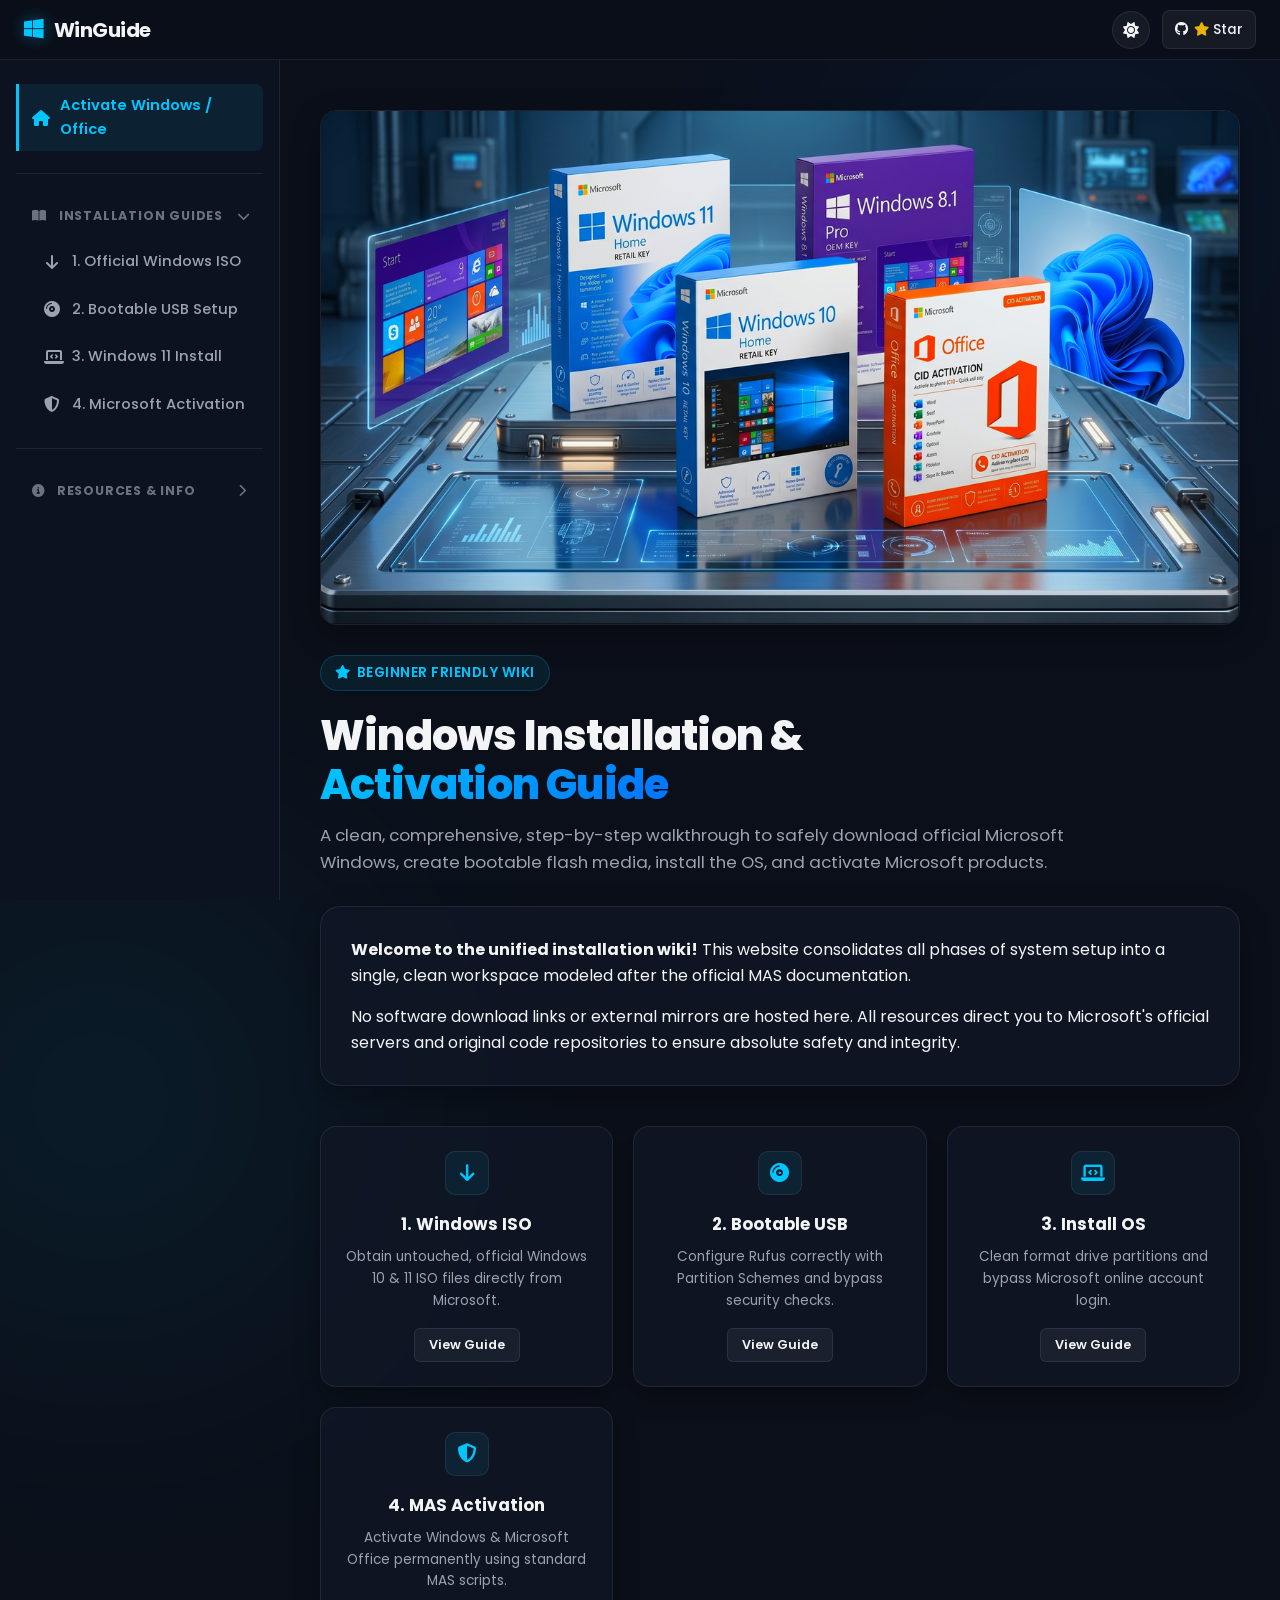
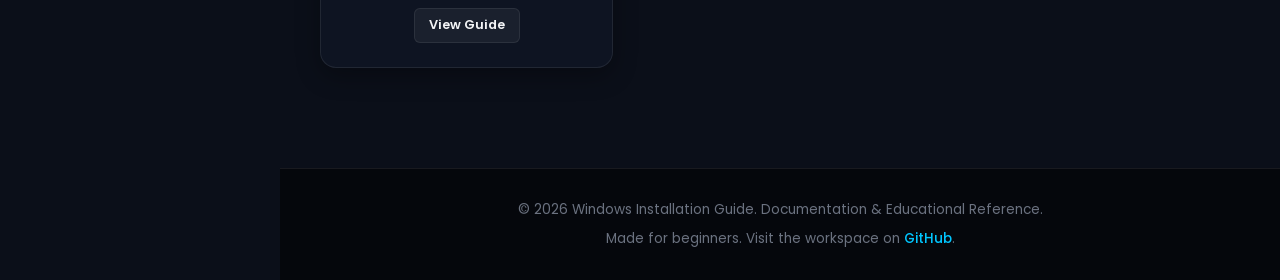
==== commit a4aa1c32: "feat: add premium custom GitHub Star button with live count in header" ====
--- a/index.html
+++ b/index.html
@@ -47,8 +47,12 @@
                 <button class="theme-toggle-btn" id="theme-toggle" onclick="toggleTheme()" aria-label="Toggle theme">
                     <i class="fas fa-sun" id="theme-icon"></i>
                 </button>
-                <a href="https://github.com/Shariar-Ahamed/Windows-Installation-Guide" target="_blank" class="github-btn">
-                    <i class="fab fa-github"></i> <span>GitHub Repository</span>
+                <a href="https://github.com/Shariar-Ahamed/Windows-Installation-Guide" target="_blank" class="github-star-btn">
+                    <span class="star-btn-main">
+                        <i class="fab fa-github" style="margin-right: 6px;"></i>
+                        <i class="fas fa-star" style="color: #eab308; margin-right: 4px;"></i> Star
+                    </span>
+                    <span class="star-btn-count" id="github-star-count" style="display: none;">0</span>
                 </a>
             </nav>
         </div>
@@ -498,7 +502,7 @@
                                         <span class="window-title-text">Browser Downloads History</span>
                                     </div>
                                     <div class="window-body">
-                                        <img src="https://i.postimg.cc/tTV24RhD/win-11-4.png" alt="Verify Windows 11 ISO download" class="step-image" loading="lazy">
+                                        <img src="01-Windows-ISO/win-11-4.png" alt="Verify Windows 11 ISO download" class="step-image" loading="lazy">
                                     </div>
                                 </div>
                             </div>
--- a/style.css
+++ b/style.css
@@ -336,6 +336,47 @@
     background: var(--btn-bg-hover);
     border-color: var(--border-hover);
     transform: translateY(-1px);
+}
+
+/* GitHub Premium Star Button */
+.github-star-btn {
+    display: inline-flex;
+    align-items: center;
+    text-decoration: none;
+    font-size: 0.85rem;
+    font-weight: 500;
+    transition: var(--transition-smooth);
+    border-radius: 8px;
+    overflow: hidden;
+    border: 1px solid var(--border-color);
+    background: var(--btn-bg);
+    color: var(--text-primary);
+}
+
+.github-star-btn:hover {
+    border-color: var(--border-hover);
+    background: var(--btn-bg-hover);
+    transform: translateY(-1px);
+}
+
+.star-btn-main {
+    padding: 8px 12px;
+    display: flex;
+    align-items: center;
+}
+
+.star-btn-count {
+    padding: 8px 12px;
+    background: rgba(255, 255, 255, 0.05);
+    border-left: 1px solid var(--border-color);
+    display: inline-flex;
+    align-items: center;
+    color: var(--text-secondary);
+    font-weight: 600;
+}
+
+body.light-mode .star-btn-count {
+    background: rgba(0, 0, 0, 0.03);
 }
 
 /* ==========================================================================
